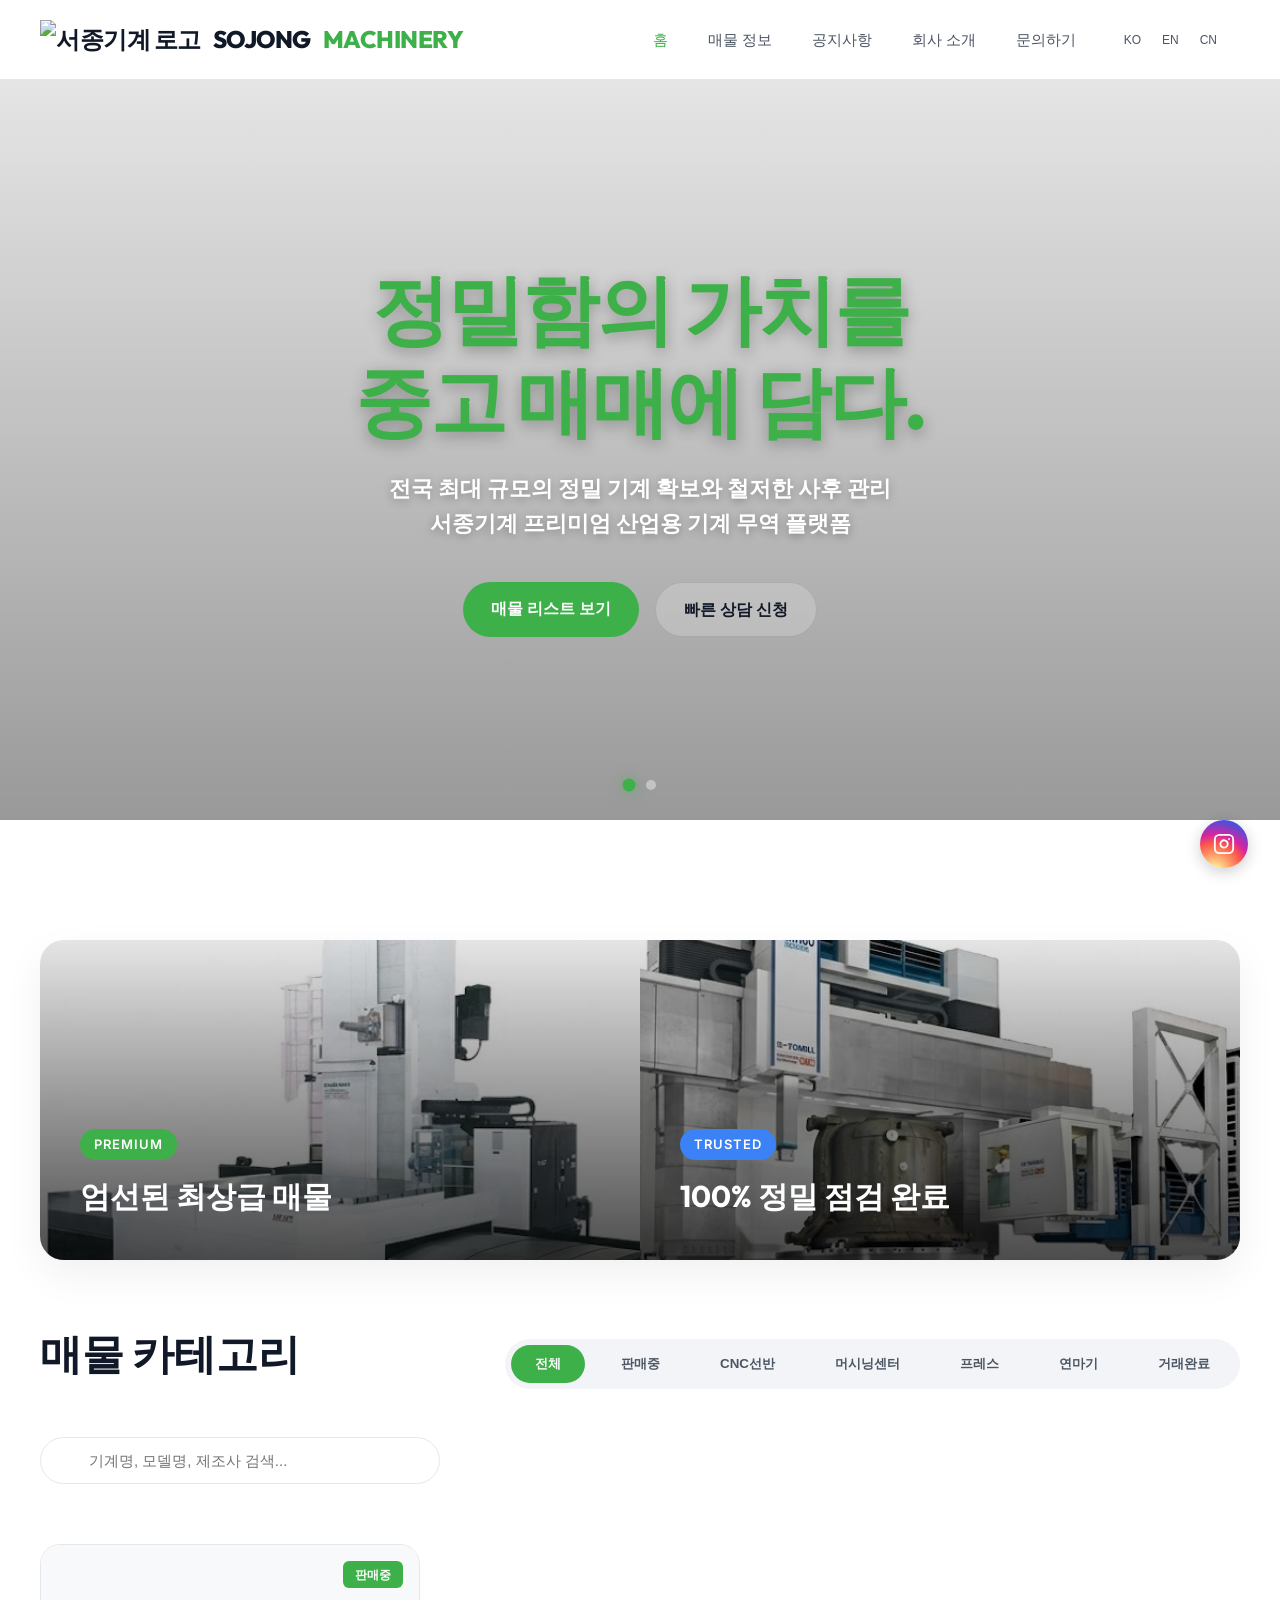
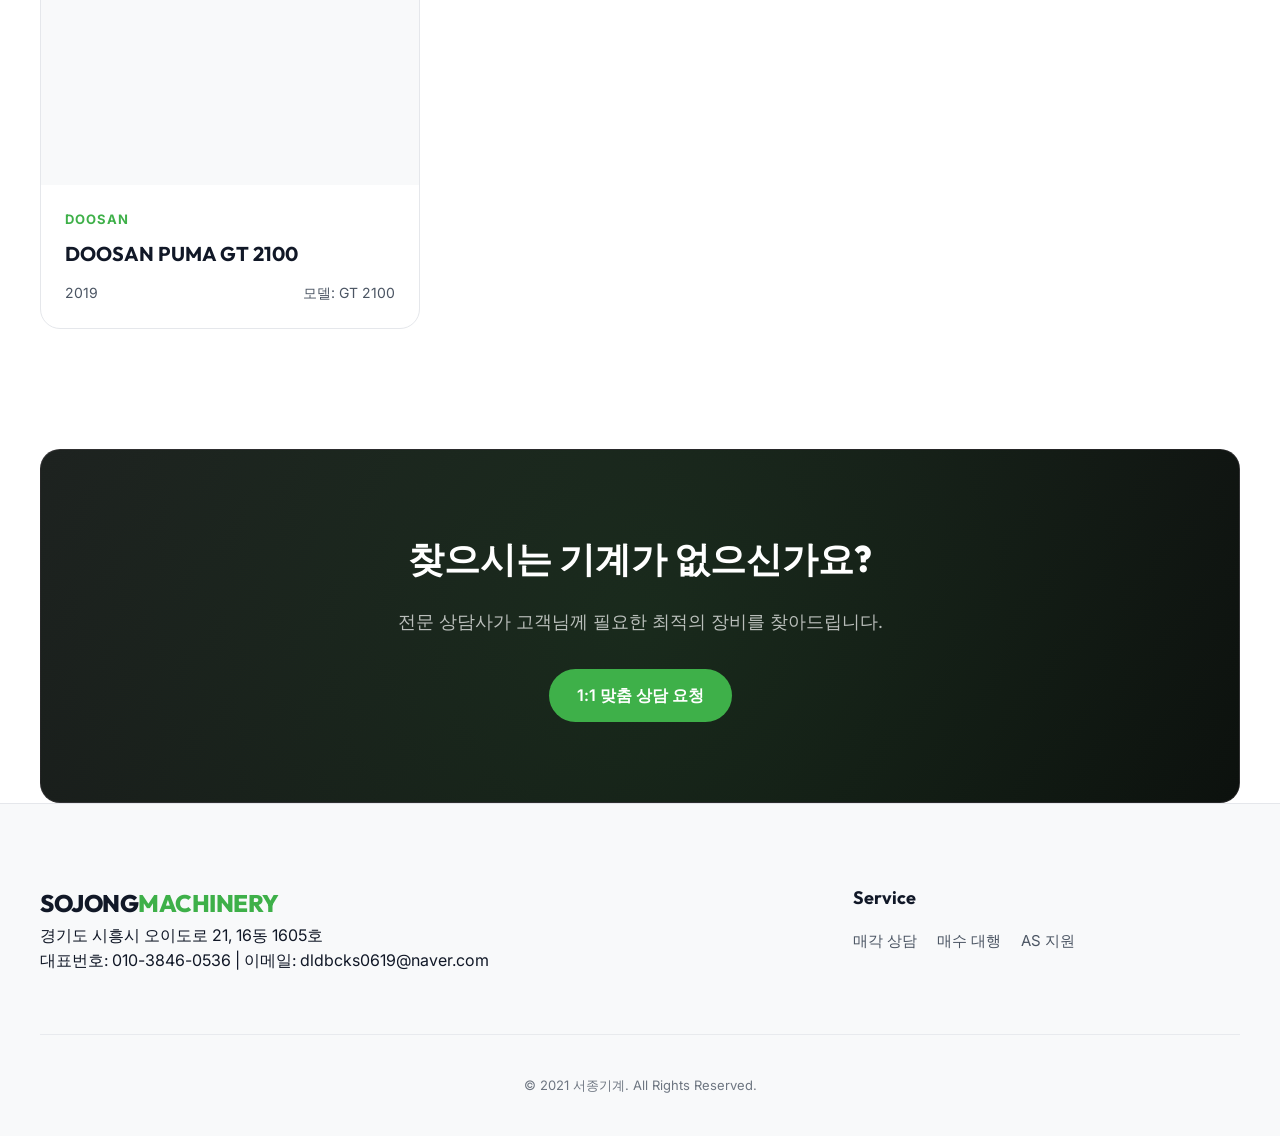
==== index.html @ 4124a6aa "Add files via upload" ====
<!DOCTYPE html>
<html lang="ko">
<head>
    <meta charset="UTF-8">
    <meta name="viewport" content="width=device-width, initial-scale=1.0">
    <title>서종기계 | 중고 기계 무역 플랫폼</title>
    <meta name="description" content="고품질 중고 CNC 선반, 머시닝 센터, 프레스 등 산업용 기계 무역 전문 플랫폼">
    
    <!-- Fonts -->
    <link rel="preconnect" href="https://fonts.googleapis.com">
    <link rel="preconnect" href="https://fonts.gstatic.com" crossorigin>
    <link href="https://fonts.googleapis.com/css2?family=Inter:wght@300;400;500;600;700&family=Outfit:wght@300;400;500;600;700;800&display=swap" rel="stylesheet">
    
    <!-- Libraries -->
    <script src="https://cdnjs.cloudflare.com/ajax/libs/gsap/3.12.2/gsap.min.js"></script>
    <script src="https://cdnjs.cloudflare.com/ajax/libs/gsap/3.12.2/ScrollTrigger.min.js"></script>
    <script src="https://unpkg.com/@studio-freight/lenis@1.0.33/dist/lenis.min.js"></script>
    <script src="https://unpkg.com/lucide@latest"></script>

    <link rel="stylesheet" href="style.css?v=7">
    <!-- Firebase SDK -->
    <script src="https://www.gstatic.com/firebasejs/10.7.0/firebase-app-compat.js"></script>
    <script src="https://www.gstatic.com/firebasejs/10.7.0/firebase-firestore-compat.js"></script>
    <script src="https://www.gstatic.com/firebasejs/10.7.0/firebase-storage-compat.js"></script>
    <script src="firebase-config.js"></script>
    <!-- Kakao Map & Postcode API -->
    <script src="https://dapi.kakao.com/v2/maps/sdk.js?appkey=cdc462a58657b6ea87b777575dde5491&libraries=services&autoload=false"></script>
    <script src="https://t1.daumcdn.net/mapjsapi/bundle/postcode/prod/postcode.v2.js"></script>
    <script src="i18n.js?v=7"></script>
</head>
<body class="dark-theme">
    <!-- Smooth Scroll Wrapper -->
    <div id="smooth-wrapper">
        <div id="smooth-content">
            
            <!-- Navbar -->
            <nav id="navbar">
                <div class="nav-container">
                    <a href="#hero" class="logo" style="text-decoration: none; color: inherit;">
                        <img src="logo.jpg" alt="서종기계 로고" loading="lazy" decoding="async">
                        SOJONG<span>MACHINERY</span>
                    </a>
                    <ul class="nav-links">
                        <li><a href="#hero" class="active" data-i18n="nav_home">홈</a></li>
                        <li><a href="#inventory" data-i18n="nav_inventory">매물 정보</a></li>
                        <li><a href="#board" data-i18n="nav_board">공지사항</a></li>
                        <li><a href="#about" data-i18n="nav_about">회사 소개</a></li>
                        <li><a href="#contact" data-i18n="nav_contact">문의하기</a></li>
                    </ul>
                    <div class="nav-actions">
                        <div class="lang-switcher" style="display: flex; gap: 5px; margin-right: 15px;">
                            <button class="btn-outline lang-btn active" data-lang="ko" style="padding: 4px 8px; font-size: 12px;">KO</button>
                            <button class="btn-outline lang-btn" data-lang="en" style="padding: 4px 8px; font-size: 12px;">EN</button>
                            <button class="btn-outline lang-btn" data-lang="cn" style="padding: 4px 8px; font-size: 12px;">CN</button>
                        </div>
                    </div>
                </div>
            </nav>

            <!-- Hero Section with Group Slider -->
            <section id="hero" class="full-screen">
                <div class="hero-slider">
                    <!-- Slide 1 (main.mp4) -->
                    <div class="hero-slide active">
                        <div class="video-background">
                            <div class="overlay"></div>
                            <video autoplay muted loop playsinline preload="metadata">
                                <source src="main.mp4" type="video/mp4">
                            </video>
                        </div>
                        <div class="hero-content">
                            <h1 class="reveal-text"><span data-i18n="hero_title_1">정밀함의 가치를</span><br><span data-i18n="hero_title_2" style="color:var(--primary);">중고 매매</span><span data-i18n="hero_title_3">에 담다.</span></h1>
                            <p class="reveal-text-sub" data-i18n="hero_sub">전국 최대 규모의 정밀 기계 확보와 철저한 사후 관리<br>서종기계 프리미엄 산업용 기계 무역 플랫폼</p>
                            <div class="hero-btns reveal-btn">
                                <a href="#inventory" class="btn-primary" data-i18n="hero_btn_1">매물 리스트 보기</a>
                                <a href="#contact" class="btn-secondary" data-i18n="hero_btn_2">빠른 상담 신청</a>
                            </div>
                        </div>
                    </div>
                    <!-- Slide 2 (1234.mp4) -->
                    <div class="hero-slide">
                        <div class="video-background">
                            <div class="overlay"></div>
                            <video autoplay muted loop playsinline preload="metadata">
                                <source src="1234.mp4" type="video/mp4">
                            </video>
                        </div>
                        <div class="hero-content">
                            <h1 class="reveal-text"><span data-i18n="hero2_title_1">글로벌 중고 기계</span><br><span data-i18n="hero2_title_2" style="color:var(--primary);">무역의 동반자</span><span data-i18n="hero2_title_3">, 서종기계</span></h1>
                            <p class="reveal-text-sub" data-i18n="hero2_sub">최상의 장비 점검과 투명한 성능 테스트를 보장합니다<br>글로벌 산업 현장의 든든한 파트너가 되어 드립니다</p>
                            <div class="hero-btns reveal-btn">
                                <a href="#contact" class="btn-primary" data-i18n="hero2_btn_1">1:1 맞춤 문의</a>
                                <a href="#about" class="btn-secondary" data-i18n="hero2_btn_2">회사 소개 보기</a>
                            </div>
                        </div>
                    </div>
                </div>
                
                <!-- Hero Slider Dots -->
                <div class="hero-slider-dots">
                    <span class="hero-dot active" onclick="window.setHeroSlide(0)"></span>
                    <span class="hero-dot" onclick="window.setHeroSlide(1)"></span>
                </div>
            </section>

            <!-- Inventory Section -->
            <section id="inventory" class="section">
                <div class="container">
                    
                    <!-- Premium Inventory Banner using 3.png and 4.png -->
                    <div style="margin-bottom: 60px; border-radius: 24px; overflow: hidden; display: grid; grid-template-columns: 1fr 1fr; box-shadow: 0 15px 40px rgba(0,0,0,0.06);">
                        <div style="position: relative; height: 320px; overflow: hidden;">
                            <img src="3.jpg" alt="최상급 매물" style="width: 100%; height: 100%; object-fit: cover; transition: transform 0.5s ease;" onmouseover="this.style.transform='scale(1.05)';" onmouseout="this.style.transform='scale(1)';">
                            <div style="position: absolute; inset: 0; background: linear-gradient(to bottom, rgba(0,0,0,0.1), rgba(0,0,0,0.7)); pointer-events: none;"></div>
                            <div style="position: absolute; bottom: 40px; left: 40px; color: white; pointer-events: none;">
                                <span style="display: inline-block; padding: 5px 14px; background: var(--primary); font-size: 13px; font-weight: 600; border-radius: 30px; margin-bottom: 12px; letter-spacing: 1px;">PREMIUM</span>
                                <h3 style="font-size: 30px; font-weight: 700; margin: 0;">엄선된 최상급 매물</h3>
                            </div>
                        </div>
                        <div style="position: relative; height: 320px; overflow: hidden;">
                            <img src="4.jpg" alt="정밀 점검 완료" style="width: 100%; height: 100%; object-fit: cover; transition: transform 0.5s ease;" onmouseover="this.style.transform='scale(1.05)';" onmouseout="this.style.transform='scale(1)';">
                            <div style="position: absolute; inset: 0; background: linear-gradient(to bottom, rgba(0,0,0,0.1), rgba(0,0,0,0.7)); pointer-events: none;"></div>
                            <div style="position: absolute; bottom: 40px; left: 40px; color: white; pointer-events: none;">
                                <span style="display: inline-block; padding: 5px 14px; background: #3b82f6; font-size: 13px; font-weight: 600; border-radius: 30px; margin-bottom: 12px; letter-spacing: 1px;">TRUSTED</span>
                                <h3 style="font-size: 30px; font-weight: 700; margin: 0;">100% 정밀 점검 완료</h3>
                            </div>
                        </div>
                    </div>

                    <div class="section-header">
                        <div style="display: flex; align-items: center; justify-content: center; gap: 15px; margin-bottom: 20px;">
                            <h2 class="section-title" data-i18n="inv_title" style="margin-bottom: 0;">매물 카테고리</h2>
                            <button class="btn-primary admin-only" onclick="window.openAdminTab('add-machine-form')" style="display: none; font-size: 13px; padding: 6px 12px; border-radius: 4px;">+ 매물 등록</button>
                        </div>
                        <div class="filter-bar">
                            <button class="filter-btn active" data-filter="all" data-i18n="cat_all">전체</button>
                            <button class="filter-btn" data-filter="active" data-i18n="cat_active">판매중</button>
                            <button class="filter-btn" data-filter="cnc" data-i18n="cat_cnc">CNC선반</button>
                            <button class="filter-btn" data-filter="mct" data-i18n="cat_mct">머시닝센터</button>
                            <button class="filter-btn" data-filter="press" data-i18n="cat_press">프레스</button>
                            <button class="filter-btn" data-filter="grind" data-i18n="cat_grind">연마기</button>
                            <button class="filter-btn" data-filter="completed" data-i18n="cat_completed">거래완료</button>
                        </div>
                        <div class="search-box">
                            <i data-lucide="search"></i>
                            <input type="text" id="machine-search" data-i18n-placeholder="search_ph" placeholder="기계명, 모델명, 제조사 검색...">
                        </div>
                    </div>

                    <div id="inventory-grid" class="grid">
                        <!-- Items injected by JS -->
                    </div>
                </div>
            </section>

            <!-- Board Section -->
            <section id="board" class="section bg-light">
                <div class="container">
                    <div class="section-header">
                        <div style="display: flex; align-items: center; justify-content: center; gap: 15px; margin-bottom: 10px;">
                            <h2 class="section-title" data-i18n="board_title" style="margin-bottom: 0;">공지사항</h2>
                            <button class="btn-primary admin-only" onclick="window.openAdminTab('add-post-form')" style="display: none; font-size: 13px; padding: 6px 12px; border-radius: 4px;">+ 공지사항 등록</button>
                        </div>
                        <p class="section-desc" data-i18n="board_desc">서종기계의 주요 소식과 현장 사진을 확인하세요.</p>
                    </div>
                    <div class="board-table-wrapper">
                        <table class="board-table">
                            <thead>
                                <tr>
                                    <th data-i18n="th_no">번호</th>
                                    <th data-i18n="th_photo">사진</th>
                                    <th data-i18n="th_title">제목</th>
                                    <th data-i18n="th_date">작성일</th>
                                </tr>
                            </thead>
                            <tbody id="board-list">
                                <!-- Board items injected by JS -->
                            </tbody>
                        </table>
                    </div>
                </div>
            </section>

            <!-- About Section -->
            <section id="about" class="section bg-light">
                <div class="container">
                    <div class="about-grid" style="align-items: stretch; gap: 40px;">

                        <!-- LEFT SIDE: Text + Faint Image Background -->
                        <div class="about-content" style="position: relative; z-index: 1; padding: 45px; border-radius: 24px; overflow: hidden; background: white; box-shadow: 0 20px 40px rgba(0,0,0,0.04); display: flex; flex-direction: column; justify-content: center;">
                            <!-- Faint Background Image for LEFT side only -->
                            <div style="position: absolute; top:0; left:0; width:100%; height:100%; background: url('6.png') center/cover no-repeat; opacity: 0.25; z-index: -1;"></div>

                            <h2 class="section-title" style="position: relative; z-index: 2;"><span data-i18n="about_title_1">최고의 기술력과 신뢰</span><br><span data-i18n="about_title_2" style="color:var(--primary);">서종기계</span><span data-i18n="about_title_3">가 함께합니다</span></h2>
                            <p data-i18n="about_desc" style="position: relative; z-index: 2; font-weight: 500; font-size: 17px; color: #222;">서종기계는 지난 20년간 대한민국 산업 현장의 심장부에서 정밀 기계 무역의 표준을 제시해왔습니다. 우리는 단순한 중고 매매를 넘어, 모든 장비에 대한 철저한 점검과 검수를 통해 고객의 생산성을 보장합니다.</p>
                            
                            <div class="location-notice-box" style="position: relative; z-index: 2; margin-top: 30px; background: rgba(255, 255, 255, 0.95); backdrop-filter: blur(8px); display: inline-block;">
                                <p class="notice-text" style="justify-content: center; margin: 0;"><i data-lucide="info"></i> <span data-i18n="about_notice">방문 전 연락 바랍니다</span></p>
                            </div>
                        </div>

                        <!-- RIGHT SIDE: Map -->
                        <div class="about-visual" style="display: flex; flex-direction: column;">
                            <div id="map" data-lenis-prevent style="width:100%; flex: 1; min-height: 400px; border-radius: 24px; box-shadow: 0 20px 40px rgba(0,0,0,0.04);"></div>
                            <div class="map-footer" style="margin-top: 20px; background: rgba(255,255,255,0.8); padding: 15px; border-radius: 12px; backdrop-filter: blur(5px);">
                                <p style="font-size: 14px; color: var(--text-dim); margin-bottom: 15px; text-align: center;">
                                    <i data-lucide="map-pin" style="width:14px; vertical-align: middle;"></i> 
                                    <span data-i18n="map_addr">경기도 시흥시 오이도로 21, 16동 1605호(정왕동, 씨랜드철재상가)</span>
                                </p>
                                <a href="tel:010-3846-0536" class="btn-primary w-full call-btn-bottom" style="display: flex; justify-content: center; align-items: center; gap: 10px;">
                                    <i data-lucide="phone"></i> <span data-i18n="call_btn">전화 바로 걸기</span> (010-3846-0536)
                                </a>
                            </div>
                        </div>
                    </div>
                </div>
            </section>

            <!-- Contact Section -->
            <section id="contact" class="section">
                <div class="container">
                    <div class="contact-card glass">
                        <div class="contact-info">
                            <h2 class="section-title" data-i18n="contact_title">파트너십 문의</h2>
                            <p data-i18n="contact_desc">구매 상담부터 매각 의뢰까지, 전문가가 직접 도와드립니다.</p>
                            <div class="info-list">
                                <div class="info-item">
                                    <i data-lucide="phone"></i>
                                    <span>010-3846-0536</span>
                                </div>
                                <div class="info-item">
                                    <i data-lucide="mail"></i>
                                    <a href="mailto:dldbcks0619@naver.com" style="color: inherit; text-decoration: none;">dldbcks0619@naver.com</a>
                                </div>
                                <div class="info-item">
                                    <i data-lucide="map-pin"></i>
                                    <span data-i18n="map_addr">경기도 시흥시 오이도로 21, 16동 1605호</span>
                                </div>
                            </div>
                        </div>
                        <div class="contact-form">
                            <form id="main-contact-form">
                                <div class="form-row">
                                    <div class="form-group">
                                        <input type="text" data-i18n-placeholder="ph_name" placeholder="성함" required>
                                    </div>
                                    <div class="form-group">
                                        <input type="tel" data-i18n-placeholder="ph_phone" placeholder="연락처" required>
                                    </div>
                                </div>
                                <div class="form-group">
                                    <input type="text" data-i18n-placeholder="ph_model" placeholder="관심 기종 / 모델명" required>
                                </div>
                                <div class="form-group">
                                    <textarea data-i18n-placeholder="ph_msg" placeholder="문의 내용을 입력해주세요" rows="4"></textarea>
                                </div>
                                <div class="privacy-agreement-box" data-i18n="privacy_content" data-lenis-prevent>
                                    <!-- Injected by i18n -->
                                </div>
                                <div class="privacy-checkbox-wrapper">
                                    <input type="checkbox" id="privacy-agree-checkbox">
                                    <label for="privacy-agree-checkbox" data-i18n="privacy_agree">개인정보수집 및 이용에 동의합니다.</label>
                                </div>
                                <button type="submit" class="btn-primary w-full" data-i18n="submit_btn">상담 신청하기</button>
                            </form>
                        </div>
                    </div>
                </div>
            </section>

            <!-- CTA Section -->
            <section id="cta" class="section-compact">
                <div class="container">
                    <div class="cta-card">
                        <h3 data-i18n="cta_title">찾으시는 기계가 없으신가요?</h3>
                        <p data-i18n="cta_desc">전문 상담사가 고객님께 필요한 최적의 장비를 찾아드립니다.</p>
                        <a href="#contact" class="btn-primary" data-i18n="cta_btn">1:1 맞춤 상담 요청</a>
                    </div>
                </div>
            </section>

            <!-- Footer -->
            <footer>
                <div class="container">
                    <div class="footer-grid">
                        <div class="footer-info">
                            <a href="#hero" class="logo" style="text-decoration: none; color: inherit; display: inline-block;">SOJONG<span>MACHINERY</span></a>
                            <p data-i18n="map_addr">경기도 시흥시 오이도로 21, 16동 1605호</p>
                            <p><span data-i18n="ft_phone">대표번호</span>: 010-3846-0536 | <span data-i18n="ft_email">이메일</span>: dldbcks0619@naver.com</p>
                        </div>
                        <div class="footer-links">
                            <h4 data-i18n="ft_service">Service</h4>
                            <ul>
                                <li><a href="#" data-i18n="ft_s1">매각 상담</a></li>
                                <li><a href="#" data-i18n="ft_s2">매수 대행</a></li>
                                <li><a href="#" data-i18n="ft_s3">AS 지원</a></li>
                            </ul>
                        </div>
                    </div>
                    <div class="footer-bottom">
                        <p data-i18n="ft_copy">&copy; 2021 서종기계. All Rights Reserved.</p>
                    </div>
                </div>
            </footer>

        </div>
    </div>

    <!-- Machine Detail Modal -->
    <div id="detail-modal" class="modal" data-lenis-prevent>
        <div class="modal-content">
            <button class="close-modal">&times;</button>
            <div id="modal-body"></div>
        </div>
    </div>

    <!-- Admin Panel Overlay -->
    <div id="admin-panel" class="modal" data-lenis-prevent>
        <div class="modal-content admin-content">
            <button class="close-modal">&times;</button>
            <h2>시스템 관리자 (Admin)</h2>
            <div class="admin-tabs">
                <button class="tab-btn active" data-tab="add-machine-form">매물 등록</button>
                <button class="tab-btn" data-tab="add-post-form">공지사항 등록</button>
            </div>
            
            <form id="add-machine-form" class="admin-tab-content active">
                <div style="background: var(--light-surface); padding: 15px; border-radius: 8px; margin-bottom: 20px;">
                    <h3 style="margin-bottom: 15px; font-size: 16px;">기본 정보 및 한국어(KO)</h3>
                    <div class="form-group">
                        <label>기계명 (KO)</label>
                        <input type="text" name="name">
                    </div>
                    <div class="form-row">
                        <div class="form-group">
                            <label>카테고리</label>
                            <select name="category">
                                <option value="cnc">CNC선반</option>
                                <option value="mct">머시닝센터</option>
                                <option value="press">프레스</option>
                                <option value="grind">연마기</option>
                            </select>
                        </div>
                        <div class="form-group">
                            <label>상태</label>
                            <select name="status">
                                <option value="onsale">판매중</option>
                                <option value="reserved">예약중</option>
                                <option value="completed">거래완료</option>
                            </select>
                        </div>
                    </div>
                    <div class="form-row">
                        <div class="form-group">
                            <label>제조사 (KO)</label>
                            <input type="text" name="maker">
                        </div>
                        <div class="form-group">
                            <label>모델명 (KO)</label>
                            <input type="text" name="model">
                        </div>
                    </div>
                    <div class="form-row">
                        <div class="form-group">
                            <label>연식</label>
                            <input type="text" name="year">
                        </div>
                        <div class="form-group">
                        </div>
                    </div>
                    <div class="form-group">
                        <label>주요 사양 (엔터로 구분, KO)</label>
                        <textarea name="specs" rows="4"></textarea>
                    </div>
                    <div class="form-group">
                        <label>상세 설명 (줄글 형태, 선택, KO)</label>
                        <textarea name="description" rows="4" placeholder="표 형태 외에 길게 설명할 내용을 입력해주세요."></textarea>
                    </div>
                    <div class="form-group">
                        <label>기계 사진 업로드 (선택, 다중 선택 가능)</label>
                        <input type="file" name="machine_images" accept="image/jpeg,image/png,image/webp" multiple>
                        <p class="form-hint">사진을 직접 올리면 자동으로 최적화되어 저장됩니다.</p>
                        <div id="machine-image-preview" class="upload-preview"></div>
                    </div>
                    <div class="form-group">
                        <label>기계 위치 (주소)</label>
                        <div style="display: flex; gap: 10px;">
                            <input type="text" id="machine-address" name="address" readonly placeholder="주소 검색을 이용해주세요">
                            <button type="button" class="btn-outline" onclick="window.inventoryManager.openPostcode()" style="white-space: nowrap; flex-shrink: 0;">주소 검색</button>
                        </div>
                    </div>
                    <button type="button" id="auto-translate-btn" class="btn-secondary w-full" style="margin-top: 10px;">🌐 자동 번역하기 (무료 API)</button>
                </div>

                <div style="background: #f8f9fa; padding: 15px; border-radius: 8px; margin-bottom: 20px; border-left: 4px solid #3b82f6;">
                    <h3 style="margin-bottom: 15px; font-size: 16px;">English (EN)</h3>
                    <div class="form-group">
                        <label>Name (EN)</label>
                        <input type="text" name="name_en">
                    </div>
                    <div class="form-row">
                        <div class="form-group">
                            <label>Maker (EN)</label>
                            <input type="text" name="maker_en">
                        </div>
                        <div class="form-group">
                            <label>Model (EN)</label>
                            <input type="text" name="model_en">
                        </div>
                    </div>
                    <div class="form-group">
                        <label>Specs (EN)</label>
                        <textarea name="specs_en" rows="3"></textarea>
                    </div>
                    <div class="form-group">
                        <label>Description (EN)</label>
                        <textarea name="description_en" rows="3" placeholder="Detailed description in English"></textarea>
                    </div>
                </div>

                <div style="background: #fcf6f5; padding: 15px; border-radius: 8px; margin-bottom: 20px; border-left: 4px solid #ef4444;">
                    <h3 style="margin-bottom: 15px; font-size: 16px;">中文 (CN)</h3>
                    <div class="form-group">
                        <label>名称 (CN)</label>
                        <input type="text" name="name_cn">
                    </div>
                    <div class="form-row">
                        <div class="form-group">
                            <label>制造商 (CN)</label>
                            <input type="text" name="maker_cn">
                        </div>
                        <div class="form-group">
                            <label>型号 (CN)</label>
                            <input type="text" name="model_cn">
                        </div>
                    </div>
                    <div class="form-group">
                        <label>规格 (CN)</label>
                        <textarea name="specs_cn" rows="3"></textarea>
                    </div>
                    <div class="form-group">
                        <label>详细描述 (CN)</label>
                        <textarea name="description_cn" rows="3" placeholder="Detailed description in Chinese"></textarea>
                    </div>
                </div>

                <button type="submit" class="btn-primary w-full">매물 등록하기</button>
            </form>

            <form id="add-post-form" class="admin-tab-content">
                <div style="background: var(--light-surface); padding: 15px; border-radius: 8px; margin-bottom: 20px;">
                    <h3 style="margin-bottom: 15px; font-size: 16px;">기본 정보 및 한국어(KO)</h3>
                    <div class="form-group">
                        <label>게시글 제목 (KO)</label>
                        <input type="text" name="title" required>
                    </div>
                    <div class="form-group">
                        <label>내용 (KO)</label>
                        <textarea name="content" rows="6" required></textarea>
                    </div>
                    <div class="form-group">
                        <label>사진 업로드</label>
                        <input type="file" name="images" accept="image/jpeg,image/png,image/webp" multiple>
                        <p class="form-hint">JPG, PNG, WebP만 등록됩니다. 한 장당 최대 10MB까지 업로드할 수 있습니다.</p>
                        <div id="post-image-preview" class="upload-preview"></div>
                    </div>
                    <div class="form-row">
                        <div class="form-group">
                            <label>작성자</label>
                            <input type="text" name="author" value="관리자" required>
                        </div>
                    </div>
                    <button type="button" id="post-auto-translate-btn" class="btn-secondary w-full" style="margin-top: 10px;">🌐 자동 번역하기 (무료 API)</button>
                </div>

                <div style="background: #f8f9fa; padding: 15px; border-radius: 8px; margin-bottom: 20px; border-left: 4px solid #3b82f6;">
                    <h3 style="margin-bottom: 15px; font-size: 16px;">English (EN)</h3>
                    <div class="form-group">
                        <label>Title (EN)</label>
                        <input type="text" name="title_en">
                    </div>
                    <div class="form-group">
                        <label>Content (EN)</label>
                        <textarea name="content_en" rows="6"></textarea>
                    </div>
                </div>

                <div style="background: #fcf6f5; padding: 15px; border-radius: 8px; margin-bottom: 20px; border-left: 4px solid #ef4444;">
                    <h3 style="margin-bottom: 15px; font-size: 16px;">中文 (CN)</h3>
                    <div class="form-group">
                        <label>标题 (CN)</label>
                        <input type="text" name="title_cn">
                    </div>
                    <div class="form-group">
                        <label>内容 (CN)</label>
                        <textarea name="content_cn" rows="6"></textarea>
                    </div>
                </div>

                <button type="submit" class="btn-primary w-full">게시글 등록하기</button>
            </form>
        </div>
    </div>

    <!-- Floating Instagram Widget -->
    <a href="https://www.instagram.com/seojongmachinery/" target="_blank" rel="noopener noreferrer" class="instagram-float" aria-label="서종기계 인스타그램">
        <svg xmlns="http://www.w3.org/2000/svg" width="24" height="24" viewBox="0 0 24 24" fill="none" stroke="currentColor" stroke-width="2" stroke-linecap="round" stroke-linejoin="round" class="lucide lucide-instagram"><rect width="20" height="20" x="2" y="2" rx="5" ry="5"/><path d="M16 11.37A4 4 0 1 1 12.63 8 4 4 0 0 1 16 11.37z"/><line x1="17.5" x2="17.51" y1="6.5" y2="6.5"/></svg>
    </a>

    <script src="main.js?v=7"></script>
    <script src="inventory.js?v=7"></script>
    <script>
        // Kakao Map Initialization
        function initMap() {
            const container = document.getElementById('map');
            if (!container || typeof kakao === 'undefined') return;

            // If map is already initialized, just relayout and center it to prevent duplicate map instances and ghost overlays
            if (window.kakaoMap) {
                window.kakaoMap.relayout();
                window.kakaoMap.setCenter(window.kakaoMapCenter);
                return;
            }

            // 정왕동 씨랜드철재상가 (오이도로 21) 정확한 좌표
            const targetCoords = new kakao.maps.LatLng(37.345138, 126.700734);

            const options = {
                center: targetCoords,
                level: 3
            };

            const map = new kakao.maps.Map(container, options);
            window.kakaoMap = map;
            window.kakaoMapCenter = targetCoords;

            // Trigger delayed relayouts to assemble the map tiles beautifully even on cold-start hidden display states
            setTimeout(() => {
                map.relayout();
                map.setCenter(targetCoords);
            }, 300);

            setTimeout(() => {
                map.relayout();
                map.setCenter(targetCoords);
            }, 600);

            const marker = new kakao.maps.Marker({
                map: map,
                position: targetCoords
            });

            // HTML content for CustomOverlay with a beautiful shadow, border-radius, primary color button, and bottom tail
            const overlayContent = `
                <div style="
                    background: white;
                    border: 1px solid var(--border);
                    padding: 16px;
                    border-radius: 12px;
                    box-shadow: 0 10px 25px rgba(0,0,0,0.15);
                    min-width: 220px;
                    position: relative;
                    margin-bottom: 125px; /* Perfect offset to float above the standard marker */
                    text-align: center;
                ">
                    <div style="font-weight:700; font-size:16px; color:var(--primary); margin-bottom:6px; font-family:'Outfit', sans-serif;">서종기계</div>
                    <div style="font-size:13px; color:#555; margin-bottom:12px; font-weight:500; font-family:'Inter', sans-serif;">010-3846-0536</div>
                    <a href="tel:010-3846-0536" style="display:block; background:var(--primary); color:white; text-align:center; padding:8px 12px; border-radius:30px; text-decoration:none; font-size:12px; font-weight:600; transition: background 0.3s; font-family:'Inter', sans-serif;">전화 걸기</a>
                    
                    <!-- Triangle bubble tail pointing to the marker -->
                    <div style="
                        position: absolute;
                        bottom: -8px;
                        left: 50%;
                        transform: translateX(-50%) rotate(45deg);
                        width: 16px;
                        height: 16px;
                        background: white;
                        border-right: 1px solid var(--border);
                        border-bottom: 1px solid var(--border);
                    "></div>
                </div>
            `;

            const overlay = new kakao.maps.CustomOverlay({
                content: overlayContent,
                map: map,
                position: targetCoords
            });

            let overlayVisible = true;

            // Toggle CustomOverlay on marker click
            kakao.maps.event.addListener(marker, 'click', function() {
                if (overlayVisible) {
                    overlay.setMap(null);
                    overlayVisible = false;
                } else {
                    overlay.setMap(map);
                    overlayVisible = true;
                }
            });

            // Close CustomOverlay when clicking on the map area
            kakao.maps.event.addListener(map, 'click', function() {
                overlay.setMap(null);
                overlayVisible = false;
            });
        }
        
        // Load map after SDK is ready
        if (typeof kakao !== 'undefined' && kakao.maps) {
            kakao.maps.load(initMap);
        }
    </script>
</body>
</html>
---- style.css ----
:root {
    /* Color Palette - Premium Light Mode (Green Accent) */
    --primary: #3EB049; 
    --primary-hover: #2E8B3A;
    --accent: #E8F5E9;
    --white-bg: #FFFFFF;
    --light-bg: #F8F9FA;
    --light-surface: #F2F4F7;
    --border: #E5E7EB;
    --text-main: #111827;
    --text-dim: #4B5563;
    --white: #FFFFFF;
    
    /* Layout */
    --container-max: 1440px;
    --header-height: 80px;
    --radius-lg: 20px;
    --radius-md: 12px;
    
    /* Transitions */
    --ease-out-expo: cubic-bezier(0.19, 1, 0.22, 1);
}

* {
    margin: 0;
    padding: 0;
    box-sizing: border-box;
    -webkit-font-smoothing: antialiased;
    text-rendering: optimizeLegibility;
}

body {
    font-family: 'Inter', -apple-system, sans-serif;
    background-color: var(--white-bg);
    color: var(--text-main);
    overflow-x: hidden;
    line-height: 1.6;
    overscroll-behavior: none;
}

h1, h2, h3, h4, .logo {
    font-family: 'Outfit', sans-serif;
    font-weight: 700;
}

a {
    text-decoration: none;
    color: inherit;
    transition: 0.3s var(--ease-out-expo);
}

ul {
    list-style: none;
}

.container {
    max-width: var(--container-max);
    margin: 0 auto;
    padding: 0 40px;
}

/* Glassmorphism Utility */
.glass {
    background: rgba(28, 28, 30, 0.7);
    backdrop-filter: blur(20px);
    -webkit-backdrop-filter: blur(20px);
    border: 1px solid rgba(255, 255, 255, 0.1);
}

/* Buttons */
.btn-primary {
    background: var(--primary);
    color: white;
    padding: 14px 28px;
    border-radius: 30px;
    font-weight: 600;
    display: inline-block;
    border: none;
    cursor: pointer;
    transition: 0.4s var(--ease-out-expo);
}

.btn-primary:hover {
    background: var(--primary-hover);
    transform: translateY(-2px);
    box-shadow: 0 10px 20px rgba(62, 176, 73, 0.3);
}

.btn-secondary {
    background: rgba(255, 255, 255, 0.2);
    color: var(--text-main);
    padding: 14px 28px;
    border-radius: 30px;
    font-weight: 700;
    display: inline-block;
    border: 1px solid rgba(0, 0, 0, 0.1);
    cursor: pointer;
    transition: 0.4s var(--ease-out-expo);
}

.btn-secondary:hover {
    background: rgba(255, 255, 255, 0.2);
}

.btn-outline {
    border: 1px solid var(--dark-border);
    padding: 8px 16px;
    border-radius: 8px;
    font-size: 14px;
    cursor: pointer;
    background: transparent;
    color: var(--text-dim);
}

/* Navbar */
#navbar {
    position: fixed;
    top: 0;
    left: 0;
    width: 100%;
    height: var(--header-height);
    z-index: 1000;
    background: var(--white-bg);
    border-bottom: 1px solid var(--border);
    transition: 0.5s var(--ease-out-expo);
}

#navbar.scrolled {
    background: rgba(255, 255, 255, 0.95);
    backdrop-filter: blur(20px);
}

.nav-container {
    max-width: var(--container-max);
    margin: 0 auto;
    height: 100%;
    display: flex;
    align-items: center;
    justify-content: space-between;
    padding: 0 40px;
}

.logo {
    display: flex;
    align-items: center;
    gap: 12px;
    font-size: 24px;
    font-weight: 800;
    letter-spacing: -0.5px;
    color: var(--text-main);
}

.logo img {
    height: 40px;
    width: auto;
    mix-blend-mode: multiply;
}

.logo span {
    color: var(--primary);
}

.nav-links {
    display: flex;
    gap: 40px;
    margin-left: auto;
    margin-right: 40px;
}

.nav-links a {
    font-weight: 500;
    font-size: 15px;
    color: var(--text-dim);
}

.nav-links a:hover, .nav-links a.active {
    color: var(--primary);
}

/* Hero Section with Group Slider (Locked to Original Sizing) */
#hero {
    width: 100%;
    height: calc(100vh - var(--header-height)); /* Strictly locked to original banner viewport height */
    padding-top: var(--header-height); /* Keep original layout offset for header navbar */
    position: relative;
    overflow: hidden;
}

.hero-slider {
    display: flex;
    width: 200%; /* 2 slides */
    height: 100%;
    transition: transform 1.2s cubic-bezier(0.19, 1, 0.22, 1);
}

.hero-slide {
    flex: 0 0 50%; /* Each slide is 50% of the 200% width, i.e. 100vw */
    width: 100vw;
    height: 100%;
    position: relative;
    display: flex;
    align-items: center;
    justify-content: center;
    overflow: hidden;
}

.hero-slide .video-background {
    position: absolute;
    top: 0;
    left: 0;
    width: 100%;
    height: 100%;
    z-index: 1;
    overflow: hidden;
}

.hero-slide .video-background video {
    width: 100%;
    height: 100%;
    object-fit: cover; /* Lock videos to fill the container perfectly without distortion */
    opacity: 0.95;
    filter: brightness(0.85);
}

.hero-slide .video-background .overlay {
    position: absolute;
    top: 0;
    left: 0;
    width: 100%;
    height: 100%;
    background: linear-gradient(to bottom, rgba(0,0,0,0.1) 0%, rgba(0,0,0,0.4) 100%);
    z-index: 2; /* Positioned directly above the video background */
}

.hero-slide .hero-content {
    position: relative;
    z-index: 3;
    text-align: center;
    max-width: 1000px;
    padding: 20px;
}

/* Hero Slider Dots */
.hero-slider-dots {
    position: absolute;
    bottom: 30px;
    left: 50%;
    transform: translateX(-50%);
    display: flex;
    gap: 12px;
    z-index: 10;
}

.hero-dot {
    width: 10px;
    height: 10px;
    border-radius: 50%;
    background: rgba(255, 255, 255, 0.4);
    cursor: pointer;
    transition: all 0.3s cubic-bezier(0.19, 1, 0.22, 1);
}

.hero-dot.active {
    background: var(--primary);
    transform: scale(1.3);
    box-shadow: 0 0 10px rgba(62, 176, 73, 0.6);
}

.hero-content h1 {
    font-size: clamp(48px, 6vw, 84px);
    font-weight: 800;
    letter-spacing: -2px;
    line-height: 1.2;
    margin-bottom: 24px;
    color: #FFFFFF;
    text-shadow: 0 4px 15px rgba(0,0,0,0.3);
    will-change: transform, opacity;
}

.hero-content h1 span {
    color: var(--primary);
}

.hero-content p {
    font-size: clamp(18px, 2vw, 22px);
    color: #FFFFFF;
    margin-bottom: 40px;
    font-weight: 600;
    text-shadow: 0 2px 10px rgba(0,0,0,0.3);
    will-change: transform, opacity;
}

.hero-btns {
    display: flex;
    gap: 16px;
    justify-content: center;
}

.scroll-indicator {
    position: absolute;
    bottom: 40px;
    left: 50%;
    transform: translateX(-50%);
    opacity: 0.6;
}

.mouse {
    width: 26px;
    height: 42px;
    border: 2px solid var(--text-main);
    border-radius: 13px;
    position: relative;
}

.wheel {
    width: 4px;
    height: 8px;
    background: var(--text-main);
    border-radius: 2px;
    position: absolute;
    top: 8px;
    left: 50%;
    transform: translateX(-50%);
    animation: scroll 2s infinite;
}

@keyframes scroll {
    0% { transform: translate(-50%, 0); opacity: 0; }
    30% { opacity: 1; }
    100% { transform: translate(-50%, 15px); opacity: 0; }
}

.bg-light {
    background-color: var(--light-bg);
}

.w-full { width: 100%; }

/* Sections */
.section {
    padding: 120px 0;
}

.section-title {
    font-size: 42px;
    font-weight: 700;
    margin-bottom: 40px;
}

.section-header {
    display: flex;
    flex-wrap: wrap;
    justify-content: space-between;
    align-items: center;
    margin-bottom: 60px;
    gap: 30px;
}

/* Filters */
.filter-bar {
    display: flex;
    gap: 12px;
    background: var(--light-surface);
    padding: 6px;
    border-radius: 40px;
}

.filter-btn {
    background: transparent;
    border: none;
    color: var(--text-dim);
    padding: 10px 24px;
    border-radius: 30px;
    cursor: pointer;
    font-weight: 600;
    transition: 0.3s var(--ease-out-expo);
}

.filter-btn.active {
    background: var(--primary);
    color: white;
}

.search-box {
    position: relative;
    width: 100%;
    max-width: 400px;
}

.search-box i, .search-box svg {
    position: absolute;
    left: 16px;
    top: 50%;
    transform: translateY(-50%);
    color: var(--text-dim);
    width: 18px;
    height: 18px;
    cursor: pointer;
    pointer-events: auto;
}

.search-box input {
    width: 100%;
    background: white;
    border: 1px solid var(--border);
    border-radius: 40px;
    padding: 14px 14px 14px 48px;
    color: var(--text-main);
    font-size: 15px;
}

/* Grid */
.grid {
    display: grid;
    grid-template-columns: repeat(auto-fill, minmax(320px, 1fr));
    gap: 30px;
}

/* Machine Card */
.machine-card {
    background: white;
    border-radius: var(--radius-lg);
    overflow: hidden;
    border: 1px solid var(--border);
    transition: 0.5s var(--ease-out-expo);
    cursor: pointer;
}

.machine-card:hover {
    transform: translateY(-10px);
    border-color: var(--primary);
    box-shadow: 0 30px 60px rgba(0,0,0,0.05);
}

.machine-card .img-container {
    width: 100%;
    height: 240px;
    background: var(--light-bg);
    overflow: hidden;
    position: relative;
}

.machine-card img {
    width: 100%;
    height: 100%;
    object-fit: cover;
    transition: 1s var(--ease-out-expo);
}

.machine-card:hover img {
    transform: scale(1.1);
}

.machine-card .status-tag {
    position: absolute;
    top: 16px;
    right: 16px;
    padding: 4px 12px;
    border-radius: 6px;
    font-size: 12px;
    font-weight: 700;
    text-transform: uppercase;
}

.status-onsale { background: var(--primary); color: white; }
.status-reserved { background: #F59E0B; color: white; }
.status-sold { background: #555; color: white; }
.status-completed { background: #6B7280; color: white; }

.detail-description {
    margin-top: 30px;
    padding-top: 24px;
    border-top: 1px solid var(--border);
}

.detail-description h4 {
    font-size: 16px;
    font-weight: 700;
    color: var(--text-main);
    margin-bottom: 12px;
    letter-spacing: -0.2px;
}

.detail-description p {
    font-size: 15px;
    line-height: 1.8;
    color: var(--text-dim);
    white-space: pre-wrap;
}

/* Carousel / Slider Styles */
.carousel-container {
    position: relative;
    width: 100%;
    aspect-ratio: 4 / 3;
    border-radius: var(--radius-md);
    overflow: hidden;
    background: var(--light-bg);
    border: 1px solid var(--border);
}

.carousel-slides {
    display: flex;
    width: 100%;
    height: 100%;
    transition: transform 0.5s cubic-bezier(0.19, 1, 0.22, 1);
}

.carousel-slide {
    flex: 0 0 100%;
    width: 100%;
    height: 100%;
}

.carousel-slide img {
    width: 100%;
    height: 100%;
    object-fit: cover;
}

.carousel-btn {
    position: absolute;
    top: 50%;
    transform: translateY(-50%);
    width: 40px;
    height: 40px;
    border-radius: 50%;
    background: rgba(28, 28, 30, 0.6);
    backdrop-filter: blur(4px);
    -webkit-backdrop-filter: blur(4px);
    color: white;
    border: 1px solid rgba(255, 255, 255, 0.2);
    cursor: pointer;
    display: flex;
    align-items: center;
    justify-content: center;
    z-index: 10;
    transition: all 0.3s var(--ease-out-expo);
}

.carousel-btn:hover {
    background: var(--primary);
    border-color: var(--primary);
    transform: translateY(-50%) scale(1.1);
}

.carousel-btn.prev-btn {
    left: 16px;
}

.carousel-btn.next-btn {
    right: 16px;
}

.carousel-indicators {
    position: absolute;
    bottom: 16px;
    left: 50%;
    transform: translateX(-50%);
    display: flex;
    gap: 8px;
    z-index: 10;
}

.carousel-indicator {
    width: 8px;
    height: 8px;
    border-radius: 50%;
    background: rgba(255, 255, 255, 0.4);
    transition: all 0.3s var(--ease-out-expo);
    cursor: pointer;
}

.carousel-indicator.active {
    background: white;
    transform: scale(1.3);
    box-shadow: 0 0 8px rgba(255, 255, 255, 0.8);
}

.card-content {
    padding: 24px;
}

.card-content .maker {
    font-size: 13px;
    text-transform: uppercase;
    letter-spacing: 1px;
    color: var(--primary);
    font-weight: 700;
    margin-bottom: 8px;
}

.card-content h3 {
    font-size: 20px;
    margin-bottom: 12px;
}

.card-info {
    display: flex;
    justify-content: space-between;
    font-size: 14px;
    color: var(--text-dim);
}

/* Modal */
.modal {
    display: none;
    position: fixed;
    top: 0;
    left: 0;
    width: 100%;
    height: 100%;
    background: rgba(255,255,255,0.8);
    backdrop-filter: blur(10px);
    z-index: 2000;
    justify-content: center;
    align-items: center;
    padding: 20px;
}

.modal.active {
    display: flex;
}

.modal-content {
    background: white;
    width: 100%;
    max-width: 1000px;
    max-height: 90vh;
    border-radius: var(--radius-lg);
    border: 1px solid var(--border);
    position: relative;
    overflow-y: auto;
    padding: 60px;
    box-shadow: 0 40px 100px rgba(0,0,0,0.1);
}

.close-modal {
    position: absolute;
    top: 24px;
    right: 24px;
    font-size: 40px;
    color: var(--text-dim);
    background: transparent;
    border: none;
    cursor: pointer;
}

/* Machine Detail Styling inside Modal */
.detail-grid {
    display: grid;
    grid-template-columns: 1fr 1fr;
    gap: 60px;
}

.detail-img {
    width: 100%;
    border-radius: var(--radius-md);
}

.specs-table {
    width: 100%;
    border-collapse: collapse;
    margin-top: 30px;
}

.specs-table th, .specs-table td {
    padding: 16px;
    text-align: left;
    border-bottom: 1px solid var(--border);
}

.specs-table th {
    width: 30%;
    color: var(--text-dim);
    font-weight: 500;
    background: var(--light-bg);
}

.quick-inquiry {
    margin-top: 40px;
    padding: 30px;
    background: var(--light-surface);
    border-radius: var(--radius-md);
}

/* Admin UI */
.admin-content {
    max-width: 600px;
}

.admin-tabs {
    display: flex;
    gap: 10px;
    margin: 24px 0;
    border-bottom: 1px solid var(--border);
}

.tab-btn {
    padding: 10px 20px;
    border: none;
    background: transparent;
    color: var(--text-dim);
    cursor: pointer;
    font-weight: 600;
    border-bottom: 2px solid transparent;
}

.tab-btn.active {
    color: var(--primary);
    border-bottom-color: var(--primary);
}

.admin-tab-content {
    display: none;
}

.admin-tab-content.active {
    display: block;
}

.form-group {
    margin-bottom: 24px;
}

.form-group label {
    display: block;
    margin-bottom: 8px;
    color: var(--text-dim);
    font-size: 14px;
}

.form-group input, .form-group select, .form-group textarea {
    width: 100%;
    background: var(--light-bg);
    border: 1px solid var(--border);
    border-radius: 8px;
    padding: 12px;
    color: var(--text-main);
}

.form-hint {
    margin-top: 8px;
    font-size: 12px;
    color: var(--text-dim);
}

.upload-preview {
    display: grid;
    grid-template-columns: repeat(auto-fill, minmax(120px, 1fr));
    gap: 12px;
    margin-top: 14px;
}

.upload-preview-item {
    border: 1px solid var(--border);
    border-radius: 8px;
    overflow: hidden;
    background: white;
}

.upload-preview-item img {
    display: block;
    width: 100%;
    aspect-ratio: 4 / 3;
    object-fit: cover;
}

.upload-preview-item span {
    display: block;
    padding: 8px;
    font-size: 12px;
    color: var(--text-dim);
    white-space: nowrap;
    overflow: hidden;
    text-overflow: ellipsis;
}

.form-row {
    display: grid;
    grid-template-columns: 1fr 1fr;
    gap: 20px;
}

/* CTA Card */
.cta-card {
    background: linear-gradient(135deg, #1C1C1E 0%, #0A0A0B 100%);
    border: 1px solid rgba(255, 255, 255, 0.1);
    border-radius: var(--radius-lg);
    padding: 80px 40px;
    text-align: center;
    position: relative;
    overflow: hidden;
    color: white;
}

.cta-card::before {
    content: '';
    position: absolute;
    top: -50%;
    left: -50%;
    width: 200%;
    height: 200%;
    background: radial-gradient(circle, rgba(62,176,73,0.15) 0%, transparent 70%);
}

.cta-card h3, .cta-card p, .cta-card .btn-primary {
    position: relative;
    z-index: 2;
}

.cta-card h3 {
    font-size: 36px;
    font-weight: 800;
    margin-bottom: 20px;
    color: white;
}

.cta-card p {
    color: rgba(255, 255, 255, 0.7);
    font-size: 18px;
    margin-bottom: 32px;
}

.cta-card .btn-primary {
    background: var(--primary);
    color: white;
}

/* Footer */
footer {
    padding: 80px 0 40px;
    border-top: 1px solid var(--border);
    background: var(--light-bg);
}

.footer-grid {
    display: grid;
    grid-template-columns: 2fr 1fr;
    gap: 40px;
    margin-bottom: 60px;
}

.footer-links h4 {
    margin-bottom: 16px;
    font-size: 18px;
}

.footer-links ul {
    display: flex;
    gap: 20px;
    flex-wrap: wrap;
}

.footer-links li {
    color: var(--text-dim);
    font-size: 15px;
}

.footer-bottom {
    text-align: center;
    padding-top: 40px;
    border-top: 1px solid var(--border);
    color: var(--text-dim);
    font-size: 13px;
    opacity: 0.8;
}

/* Board Table */
.board-table-wrapper {
    overflow-x: auto;
    background: white;
    border-radius: var(--radius-md);
    border: 1px solid var(--border);
}

.board-table {
    width: 100%;
    border-collapse: collapse;
}

.board-table th, .board-table td {
    padding: 16px 24px;
    text-align: left;
    border-bottom: 1px solid var(--border);
}

.board-table th {
    background: var(--light-surface);
    font-weight: 700;
    font-size: 14px;
    color: var(--text-dim);
}

.board-table tr:last-child td {
    border-bottom: none;
}

.board-table tr:hover {
    background: var(--light-bg);
    cursor: pointer;
}

.board-thumb {
    width: 72px;
    height: 54px;
    display: block;
    object-fit: cover;
    border-radius: 8px;
    border: 1px solid var(--border);
    background: var(--light-bg);
}

.board-thumb-empty {
    display: inline-flex;
    width: 72px;
    height: 54px;
    align-items: center;
    justify-content: center;
    color: var(--text-dim);
    background: var(--light-bg);
    border-radius: 8px;
    border: 1px solid var(--border);
}

.post-gallery {
    display: grid;
    grid-template-columns: repeat(auto-fit, minmax(220px, 1fr));
    gap: 16px;
    margin-bottom: 28px;
}

.post-gallery-item {
    display: block;
    overflow: hidden;
    border-radius: var(--radius-md);
    border: 1px solid var(--border);
    background: var(--light-bg);
}

.post-gallery-item img {
    display: block;
    width: 100%;
    aspect-ratio: 4 / 3;
    object-fit: cover;
    transition: 0.5s var(--ease-out-expo);
}

.post-gallery-item:hover img {
    transform: scale(1.04);
}

/* About Section */
.about-grid {
    display: grid;
    grid-template-columns: 1.2fr 0.8fr;
    gap: 80px;
    align-items: center;
}

.about-content p {
    font-size: 18px;
    color: var(--text-dim);
    margin-bottom: 40px;
}

.stats-grid {
    display: grid;
    grid-template-columns: repeat(3, 1fr);
    gap: 24px;
}

.stat-item h3 {
    font-size: 32px;
    color: var(--primary);
    margin-bottom: 4px;
}

.stat-item p {
    font-size: 14px;
    margin-bottom: 0;
}

.about-visual img {
    width: 100%;
    border-radius: var(--radius-lg);
    box-shadow: 0 40px 80px rgba(0,0,0,0.1);
}

/* Contact Section */
.contact-card {
    display: grid;
    grid-template-columns: 1fr 1fr;
    gap: 60px;
    padding: 60px;
    border-radius: var(--radius-lg);
    background: white;
    box-shadow: 0 40px 100px rgba(0,0,0,0.05);
}

.info-list {
    margin-top: 32px;
}

.info-item {
    display: flex;
    align-items: center;
    gap: 16px;
    margin-bottom: 20px;
    color: var(--text-dim);
}

.info-item i {
    color: var(--primary);
    width: 20px;
}

.contact-form input, .contact-form textarea {
    width: 100%;
    padding: 14px;
    border: 1px solid var(--border);
    border-radius: 8px;
    margin-bottom: 16px;
    background: var(--light-bg);
}

/* Mobile Responsive Adjustments */
@media (max-width: 968px) {
    /* Layouts */
    .about-grid, .contact-card, .footer-grid, .detail-grid {
        grid-template-columns: 1fr;
        gap: 40px;
    }
    
    /* Navbar Mobile Layout: Logo left, Actions right, Links below */
    #navbar {
        height: auto;
        padding: 10px 0;
    }
    .nav-container {
        flex-direction: row;
        flex-wrap: wrap;
        gap: 15px;
        padding: 0 20px;
        justify-content: space-between;
    }
    .logo {
        flex: 1;
        font-size: 20px;
    }
    .logo img {
        height: 30px;
    }
    .nav-actions {
        width: auto;
        justify-content: flex-end;
    }
    .nav-links {
        width: 100%;
        order: 3;
        margin: 0;
        gap: 20px;
        justify-content: flex-start;
        flex-wrap: nowrap;
        overflow-x: auto;
        padding-bottom: 5px;
        -webkit-overflow-scrolling: touch;
    }
    .nav-links::-webkit-scrollbar {
        display: none;
    }
    .lang-switcher {
        margin-right: 8px !important;
    }
    #admin-btn {
        padding: 6px 10px;
        font-size: 12px;
    }
    
    /* Hero */
    #hero {
        padding-top: 140px;
    }
    
    /* Modals */
    .modal-content {
        padding: 30px;
        margin-top: 50px;
    }
}

@media (max-width: 768px) {
    /* Global Container */
    .container {
        padding: 0 20px;
    }

    /* Typography */
    .section-title {
        font-size: 32px;
        margin-bottom: 20px;
    }
    .hero-content h1 {
        font-size: 40px;
    }
    .hero-content p {
        font-size: 16px;
    }

    /* Sections */
    .section {
        padding: 60px 0;
    }
    
    /* Buttons */
    .hero-btns {
        flex-direction: column;
        gap: 10px;
    }
    .hero-btns a {
        width: 100%;
    }

    /* Forms */
    .form-row {
        grid-template-columns: 1fr;
        gap: 0;
    }

    /* Filters & Search */
    .section-header {
        flex-direction: column;
        align-items: flex-start;
        gap: 20px;
    }
    .filter-bar {
        width: 100%;
        overflow-x: auto;
        white-space: nowrap;
        justify-content: flex-start;
        padding-bottom: 5px;
    }
    .search-box {
        max-width: 100%;
    }

    /* Contact Card */
    .contact-card {
        padding: 30px 20px;
    }

    /* CTA */
    .cta-card {
        padding: 40px 20px;
    }
    .cta-card h3 {
        font-size: 24px;
    }

    /* Stats */
    .stats-grid {
        grid-template-columns: 1fr;
    }

    /* Specs Table */
    .specs-table th, .specs-table td {
        padding: 10px;
        font-size: 14px;
    }

    /* Instagram Floating Button for Mobile */
    .instagram-float {
        right: 20px;
        bottom: 20px;
        width: 44px;
        height: 44px;
    }
    .instagram-float svg {
        width: 20px;
        height: 20px;
    }
}

/* Location and Contact Info Enhancements */
.location-notice-box {
    background: var(--accent);
    padding: 24px;
    border-radius: var(--radius-md);
    margin-bottom: 40px;
    border-left: 4px solid var(--primary);
}

.notice-text {
    font-weight: 700;
    color: var(--primary);
    margin-bottom: 0;
    display: flex;
    align-items: center;
    gap: 8px;
    font-size: 18px;
}

.contact-buttons {
    display: flex;
    gap: 12px;
}

.call-btn {
    display: flex;
    align-items: center;
    gap: 10px;
    padding: 12px 24px;
    font-size: 16px;
}

#map {
    border: 1px solid var(--border);
    transition: 0.3s var(--ease-out-expo);
}

#map:hover {
    box-shadow: 0 50px 100px rgba(0,0,0,0.15);
}

/* Machine Detail Notice */
.notice-text-sm {
    font-size: 14px;
    animation: pulse 2s infinite;
}

@keyframes pulse {
    0% { opacity: 1; }
    50% { opacity: 0.7; }
    100% { opacity: 1; }
}

/* Kakao Map fix for zoom ghosting, rendering issues, and global style leakage */
#map {
    transform: translateZ(0);
    overflow: hidden;
}
#map img, .daummap img, .kakaomap img, [id*="daum"] img {
    max-width: none !important;
    vertical-align: top !important;
    margin: 0 !important;
    padding: 0 !important;
    border: 0 !important;
    outline: none !important;
    opacity: 1 !important;
    box-shadow: none !important;
    mix-blend-mode: normal !important;
    background: transparent !important;
}
#map div {
    transition: none !important;
}
#map * {
    box-sizing: content-box !important;
}

/* Floating Instagram Button */
.instagram-float {
    position: fixed;
    right: 32px;
    bottom: 32px;
    width: 48px;
    height: 48px;
    background: radial-gradient(circle at 30% 107%, #fdf497 0%, #fdf497 5%, #fd5949 45%, #d6249f 60%, #285AEB 90%);
    color: white;
    border-radius: 50%;
    display: flex;
    align-items: center;
    justify-content: center;
    box-shadow: 0 4px 15px rgba(0, 0, 0, 0.2);
    z-index: 9999;
    cursor: pointer;
    transition: all 0.3s cubic-bezier(0.19, 1, 0.22, 1);
}

.instagram-float:hover {
    transform: translateY(-5px) scale(1.08);
    box-shadow: 0 8px 25px rgba(214, 36, 159, 0.4);
}

.instagram-float svg {
    width: 22px;
    height: 22px;
    transition: transform 0.3s cubic-bezier(0.19, 1, 0.22, 1);
}

.instagram-float:hover svg {
    transform: rotate(15deg);
}

/* Privacy Policy Agreement Form Elements */
.privacy-agreement-box {
    width: 100%;
    height: 120px;
    overflow-y: auto;
    background: var(--light-bg);
    border: 1px solid var(--border);
    border-radius: 8px;
    padding: 14px;
    font-size: 12px;
    color: var(--text-dim);
    margin-bottom: 16px;
    line-height: 1.6;
    text-align: left;
}

/* Custom Scrollbar for Privacy Box */
.privacy-agreement-box::-webkit-scrollbar {
    width: 6px;
}
.privacy-agreement-box::-webkit-scrollbar-track {
    background: transparent;
}
.privacy-agreement-box::-webkit-scrollbar-thumb {
    background: rgba(0, 0, 0, 0.15);
    border-radius: 3px;
}
.privacy-agreement-box::-webkit-scrollbar-thumb:hover {
    background: rgba(0, 0, 0, 0.3);
}

.privacy-agreement-box h5 {
    font-size: 13px;
    font-weight: 700;
    margin-top: 14px;
    margin-bottom: 6px;
    color: var(--text-main);
}
.privacy-agreement-box h5:first-child {
    margin-top: 0;
}

.privacy-agreement-box ul {
    margin-bottom: 12px;
    padding-left: 16px;
    list-style-type: disc;
}
.privacy-agreement-box li {
    margin-bottom: 4px;
    font-size: 11px;
    color: var(--text-dim);
}

.privacy-checkbox-wrapper {
    display: flex;
    align-items: center;
    gap: 8px;
    margin-bottom: 20px;
    cursor: pointer;
    font-size: 14px;
    color: var(--text-main);
    user-select: none;
    text-align: left;
}

.privacy-checkbox-wrapper input[type="checkbox"] {
    width: 18px;
    height: 18px;
    accent-color: var(--primary);
    cursor: pointer;
    margin: 0;
}

.privacy-checkbox-wrapper label {
    cursor: pointer;
    font-weight: 500;
    line-height: 1;
}
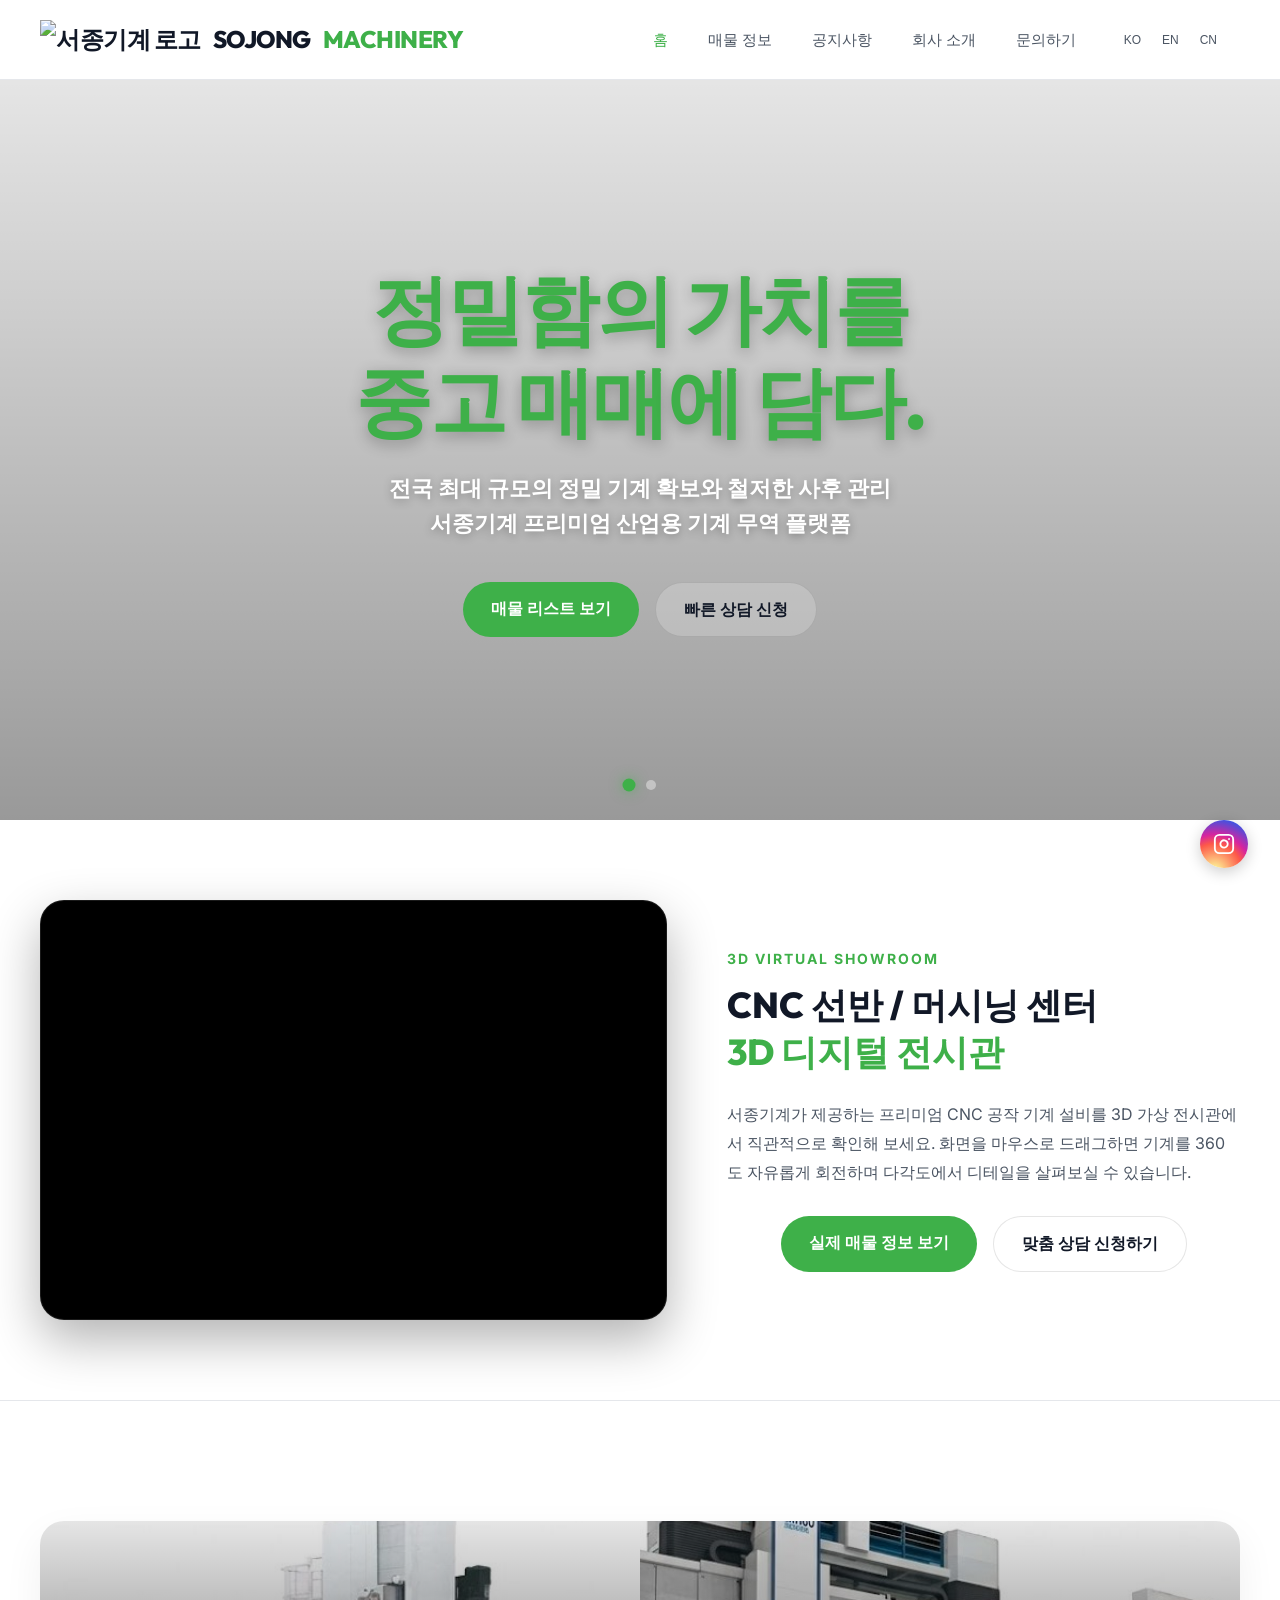
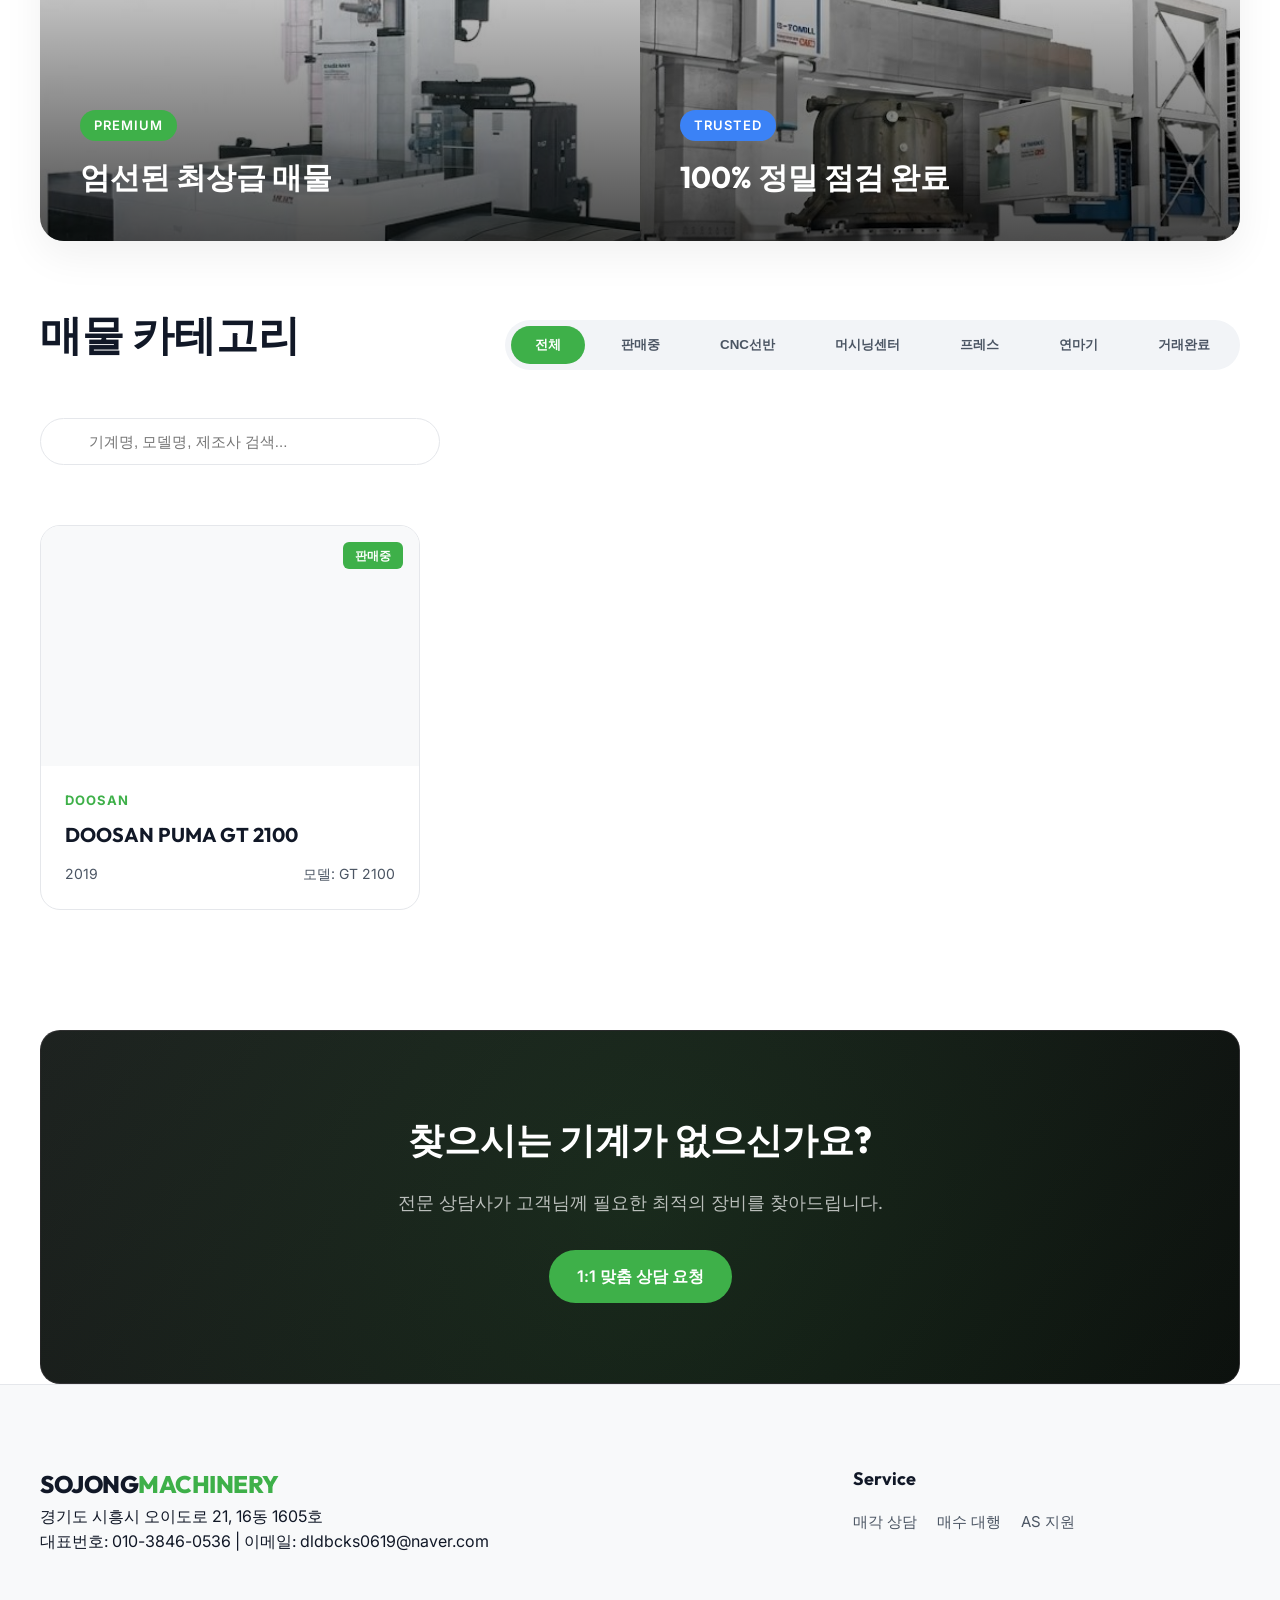
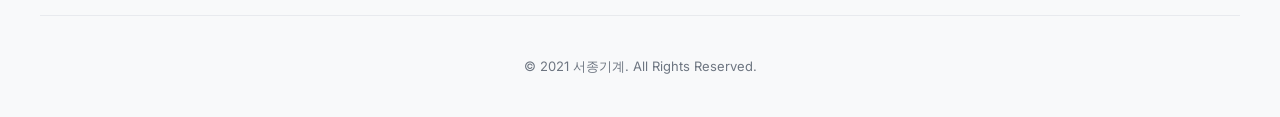
==== commit 0169c414: "Add files via upload" ====
--- a/index.html
+++ b/index.html
@@ -5,6 +5,7 @@
     <meta name="viewport" content="width=device-width, initial-scale=1.0">
     <title>서종기계 | 중고 기계 무역 플랫폼</title>
     <meta name="description" content="고품질 중고 CNC 선반, 머시닝 센터, 프레스 등 산업용 기계 무역 전문 플랫폼">
+    <link rel="shortcut icon" href="logo.jpg" type="image/jpeg">
     
     <!-- Fonts -->
     <link rel="preconnect" href="https://fonts.googleapis.com">
@@ -17,7 +18,7 @@
     <script src="https://unpkg.com/@studio-freight/lenis@1.0.33/dist/lenis.min.js"></script>
     <script src="https://unpkg.com/lucide@latest"></script>
 
-    <link rel="stylesheet" href="style.css?v=7">
+    <link rel="stylesheet" href="style.css?v=11">
     <!-- Firebase SDK -->
     <script src="https://www.gstatic.com/firebasejs/10.7.0/firebase-app-compat.js"></script>
     <script src="https://www.gstatic.com/firebasejs/10.7.0/firebase-firestore-compat.js"></script>
@@ -26,7 +27,7 @@
     <!-- Kakao Map & Postcode API -->
     <script src="https://dapi.kakao.com/v2/maps/sdk.js?appkey=cdc462a58657b6ea87b777575dde5491&libraries=services&autoload=false"></script>
     <script src="https://t1.daumcdn.net/mapjsapi/bundle/postcode/prod/postcode.v2.js"></script>
-    <script src="i18n.js?v=7"></script>
+    <script src="i18n.js?v=11"></script>
 </head>
 <body class="dark-theme">
     <!-- Smooth Scroll Wrapper -->
@@ -103,6 +104,30 @@
                 </div>
             </section>
 
+            <!-- 3D Machine Showcase Section -->
+            <section id="showcase-3d" class="section" style="padding: 80px 0; border-bottom: 1px solid var(--border);">
+                <div class="container">
+                    <div class="showcase-grid">
+                        <!-- Left: 3D Model Embed Container -->
+                        <div style="position: relative; width: 100%; height: 420px; border-radius: 24px; overflow: hidden; border: 1px solid rgba(255,255,255,0.1); box-shadow: 0 20px 50px rgba(0,0,0,0.3); background: #000;">
+                            <iframe title="Factory Machine" src="https://sketchfab.com/models/80c7d78147ed4af99e490e26adf3f76e/embed?autostart=1&ui_theme=dark&dnt=1&scrollwheel=0" frameborder="0" allowfullscreen="true" mozallowfullscreen="true" webkitallowfullscreen="true" allow="autoplay; fullscreen; xr-spatial-tracking" xr-spatial-tracking execution-while-out-of-viewport execution-while-not-rendered web-share style="width: 100%; height: 100%; border: 0;"></iframe>
+                        </div>
+                        <!-- Right: Descriptions & Title -->
+                        <div style="display: flex; flex-direction: column; justify-content: center;">
+                            <span style="color: var(--primary); font-size: 14px; font-weight: 700; text-transform: uppercase; letter-spacing: 2px; margin-bottom: 12px; display: inline-block;" data-i18n="showcase_badge">3D Virtual Showroom</span>
+                            <h2 style="font-size: 36px; font-weight: 800; margin-bottom: 24px; line-height: 1.3;" data-i18n="showcase_title">CNC 선반 / 머시닝 센터<br><span style="color: var(--primary);">3D 디지털 전시관</span></h2>
+                            <p style="color: var(--text-dim); line-height: 1.8; margin-bottom: 30px; font-size: 16px; font-weight: 400;" data-i18n="showcase_desc">
+                                서종기계가 제공하는 프리미엄 CNC 공작 기계 설비를 3D 가상 전시관에서 직관적으로 확인해 보세요. 화면을 마우스로 드래그하면 기계를 360도 자유롭게 회전하며 다각도에서 디테일을 살펴보실 수 있습니다.
+                            </p>
+                            <div class="hero-btns" style="margin-top: 0;">
+                                <a href="#inventory" class="btn-primary" data-i18n="showcase_btn_1">실제 매물 정보 보기</a>
+                                <a href="#contact" class="btn-secondary" data-i18n="showcase_btn_2">맞춤 상담 신청하기</a>
+                            </div>
+                        </div>
+                    </div>
+                </div>
+            </section>
+
             <!-- Inventory Section -->
             <section id="inventory" class="section">
                 <div class="container">
@@ -242,17 +267,17 @@
                             <form id="main-contact-form">
                                 <div class="form-row">
                                     <div class="form-group">
-                                        <input type="text" data-i18n-placeholder="ph_name" placeholder="성함" required>
+                                        <input type="text" name="이름 (Name)" data-i18n-placeholder="ph_name" placeholder="성함" required>
                                     </div>
                                     <div class="form-group">
-                                        <input type="tel" data-i18n-placeholder="ph_phone" placeholder="연락처" required>
+                                        <input type="tel" name="연락처 (Phone)" data-i18n-placeholder="ph_phone" placeholder="연락처" required>
                                     </div>
                                 </div>
                                 <div class="form-group">
-                                    <input type="text" data-i18n-placeholder="ph_model" placeholder="관심 기종 / 모델명" required>
+                                    <input type="text" name="관심 기종 / 모델명 (Model)" data-i18n-placeholder="ph_model" placeholder="관심 기종 / 모델명" required>
                                 </div>
                                 <div class="form-group">
-                                    <textarea data-i18n-placeholder="ph_msg" placeholder="문의 내용을 입력해주세요" rows="4"></textarea>
+                                    <textarea name="문의내용 (Message)" data-i18n-placeholder="ph_msg" placeholder="문의 내용을 입력해주세요" rows="4"></textarea>
                                 </div>
                                 <div class="privacy-agreement-box" data-i18n="privacy_content" data-lenis-prevent>
                                     <!-- Injected by i18n -->
@@ -507,13 +532,19 @@
         <svg xmlns="http://www.w3.org/2000/svg" width="24" height="24" viewBox="0 0 24 24" fill="none" stroke="currentColor" stroke-width="2" stroke-linecap="round" stroke-linejoin="round" class="lucide lucide-instagram"><rect width="20" height="20" x="2" y="2" rx="5" ry="5"/><path d="M16 11.37A4 4 0 1 1 12.63 8 4 4 0 0 1 16 11.37z"/><line x1="17.5" x2="17.51" y1="6.5" y2="6.5"/></svg>
     </a>
 
-    <script src="main.js?v=7"></script>
-    <script src="inventory.js?v=7"></script>
+    <script src="main.js?v=11"></script>
+    <script src="inventory.js?v=11"></script>
     <script>
         // Kakao Map Initialization
         function initMap() {
             const container = document.getElementById('map');
-            if (!container || typeof kakao === 'undefined') return;
+            if (!container) return;
+
+            // Poll if Kakao SDK is not fully loaded yet
+            if (typeof kakao === 'undefined' || !kakao.maps) {
+                setTimeout(initMap, 100);
+                return;
+            }
 
             // If map is already initialized, just relayout and center it to prevent duplicate map instances and ghost overlays
             if (window.kakaoMap) {
@@ -533,6 +564,14 @@
             const map = new kakao.maps.Map(container, options);
             window.kakaoMap = map;
             window.kakaoMapCenter = targetCoords;
+
+            // Prevent map tiles from breaking on window resizing
+            window.addEventListener('resize', () => {
+                if (window.kakaoMap && window.kakaoMapCenter) {
+                    window.kakaoMap.relayout();
+                    window.kakaoMap.setCenter(window.kakaoMapCenter);
+                }
+            });
 
             // Trigger delayed relayouts to assemble the map tiles beautifully even on cold-start hidden display states
             setTimeout(() => {
--- a/style.css
+++ b/style.css
@@ -1215,7 +1215,7 @@
 
 #map {
     border: 1px solid var(--border);
-    transition: 0.3s var(--ease-out-expo);
+    transition: box-shadow 0.3s var(--ease-out-expo), border-color 0.3s var(--ease-out-expo);
 }
 
 #map:hover {
@@ -1370,3 +1370,18 @@
     font-weight: 500;
     line-height: 1;
 }
+
+/* 3D Showcase Section */
+.showcase-grid {
+    display: grid;
+    grid-template-columns: 1.1fr 0.9fr;
+    gap: 60px;
+    align-items: center;
+}
+
+@media (max-width: 968px) {
+    .showcase-grid {
+        grid-template-columns: 1fr;
+        gap: 40px;
+    }
+}
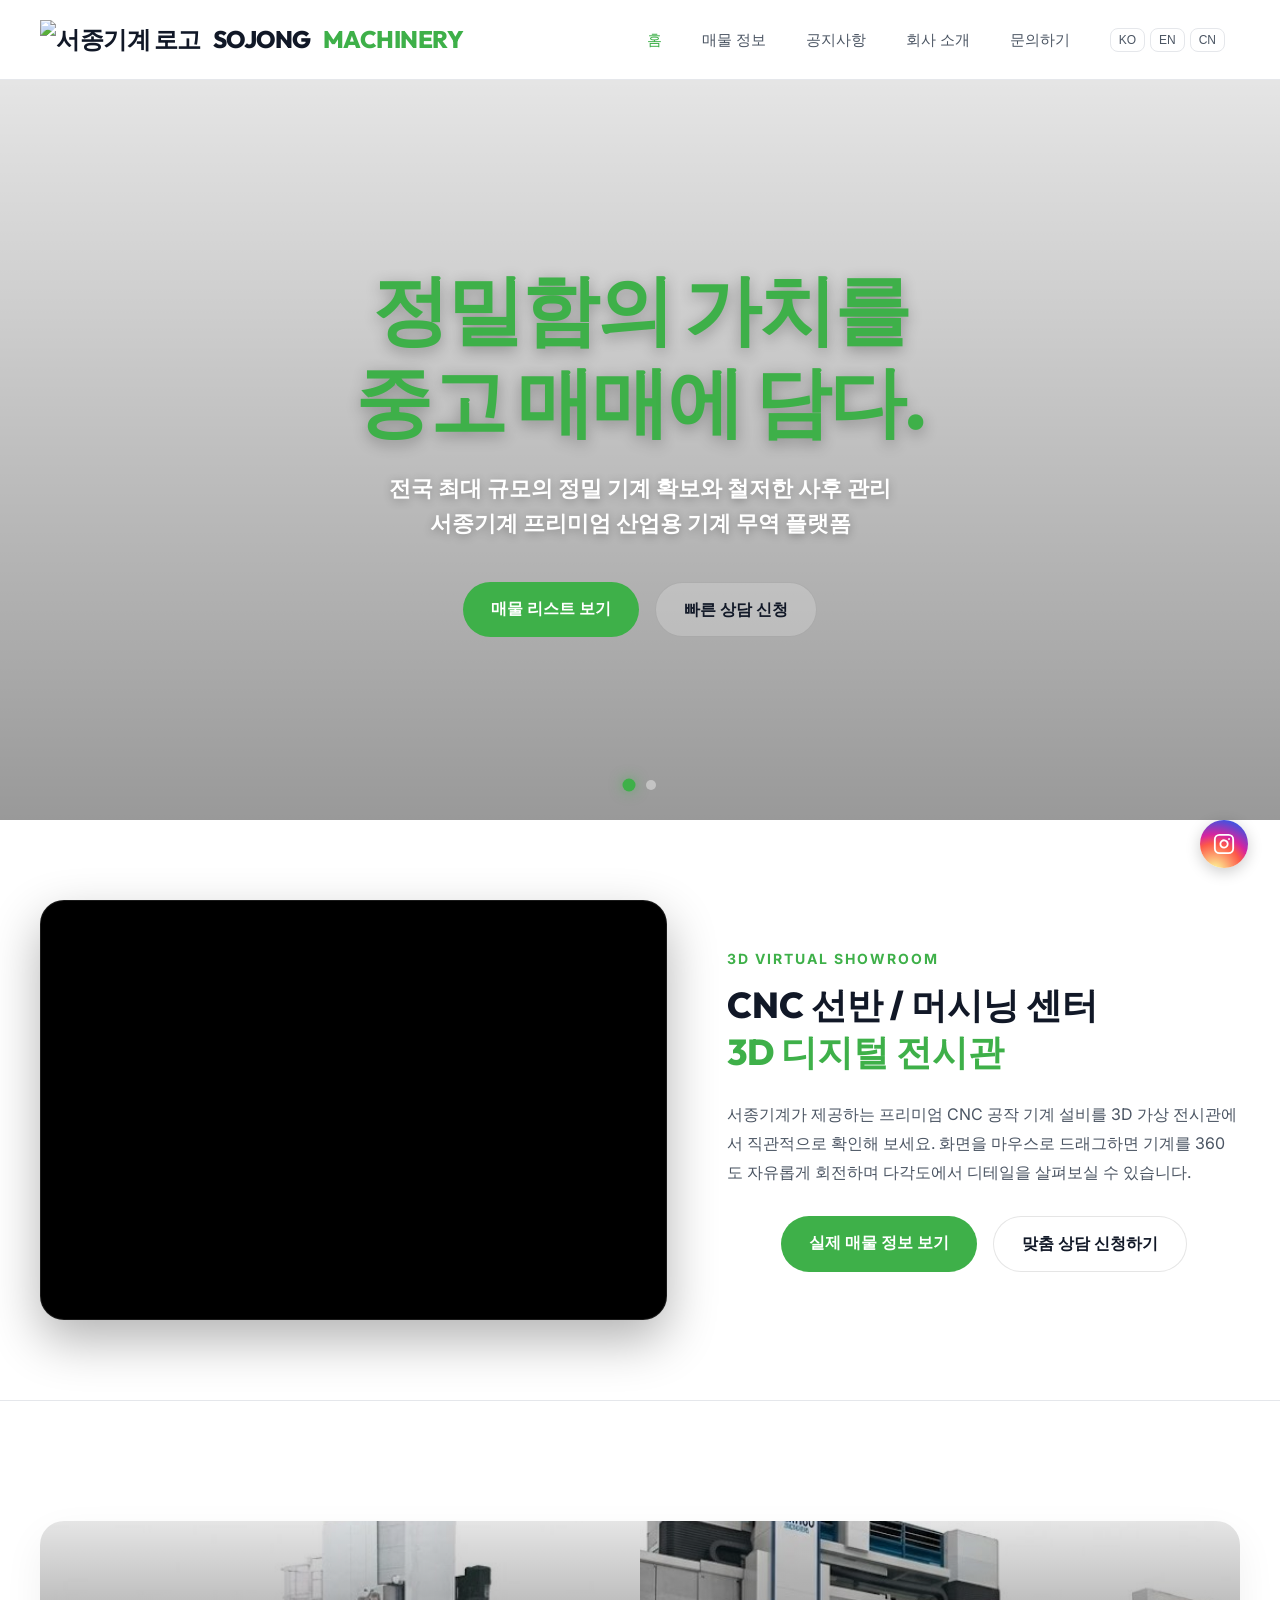
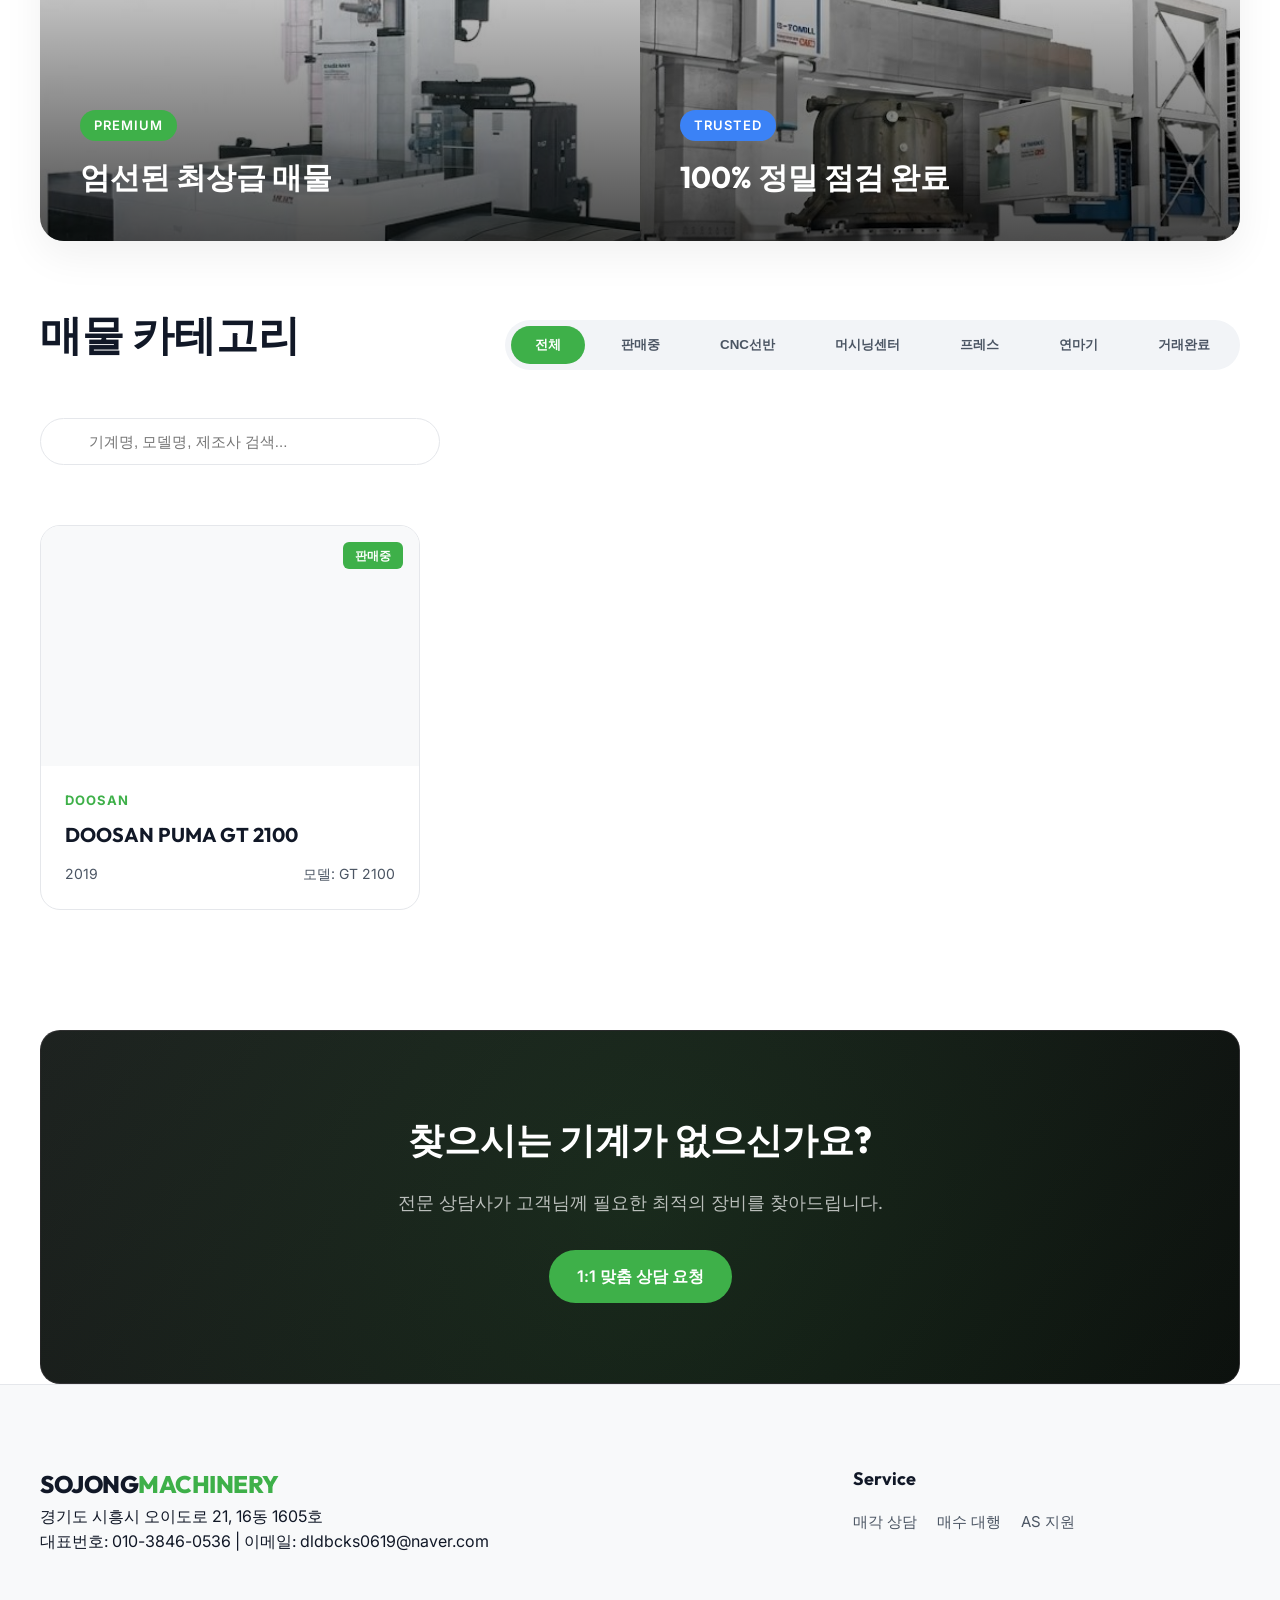
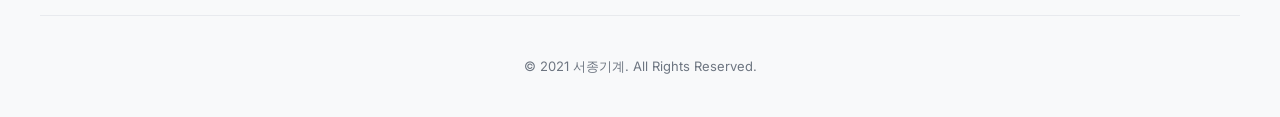
==== commit a7e3e41f: "Add files via upload" ====
--- a/index.html
+++ b/index.html
@@ -316,9 +316,9 @@
                         <div class="footer-links">
                             <h4 data-i18n="ft_service">Service</h4>
                             <ul>
-                                <li><a href="#" data-i18n="ft_s1">매각 상담</a></li>
-                                <li><a href="#" data-i18n="ft_s2">매수 대행</a></li>
-                                <li><a href="#" data-i18n="ft_s3">AS 지원</a></li>
+                                <li><span data-i18n="ft_s1">매각 상담</span></li>
+                                <li><span data-i18n="ft_s2">매수 대행</span></li>
+                                <li><span data-i18n="ft_s3">AS 지원</span></li>
                             </ul>
                         </div>
                     </div>
@@ -599,7 +599,7 @@
                     box-shadow: 0 10px 25px rgba(0,0,0,0.15);
                     min-width: 220px;
                     position: relative;
-                    margin-bottom: 125px; /* Perfect offset to float above the standard marker */
+                    margin-bottom: 125px;
                     text-align: center;
                 ">
                     <div style="font-weight:700; font-size:16px; color:var(--primary); margin-bottom:6px; font-family:'Outfit', sans-serif;">서종기계</div>
--- a/style.css
+++ b/style.css
@@ -103,7 +103,7 @@
 }
 
 .btn-outline {
-    border: 1px solid var(--dark-border);
+    border: 1px solid var(--border);
     padding: 8px 16px;
     border-radius: 8px;
     font-size: 14px;
@@ -1080,12 +1080,22 @@
     /* Hero */
     #hero {
         padding-top: 140px;
+        height: auto;
+        min-height: 100vh;
+        padding-bottom: 60px;
+    }
+    .hero-slider {
+        height: auto;
+    }
+    .hero-slide {
+        height: auto;
+        min-height: calc(100vh - 200px);
+        padding: 40px 0;
     }
     
     /* Modals */
     .modal-content {
         padding: 30px;
-        margin-top: 50px;
     }
 }
 
@@ -1178,6 +1188,28 @@
     .instagram-float svg {
         width: 20px;
         height: 20px;
+    }
+
+    /* Additional mobile adjustments */
+    .about-content {
+        padding: 24px !important;
+    }
+    .showcase-grid > div:first-child {
+        height: 280px !important;
+    }
+    .modal-content {
+        padding: 20px;
+    }
+    .close-modal {
+        top: 16px;
+        right: 16px;
+        font-size: 32px;
+    }
+}
+
+@media (max-width: 480px) {
+    .section-title {
+        font-size: 26px;
     }
 }
 
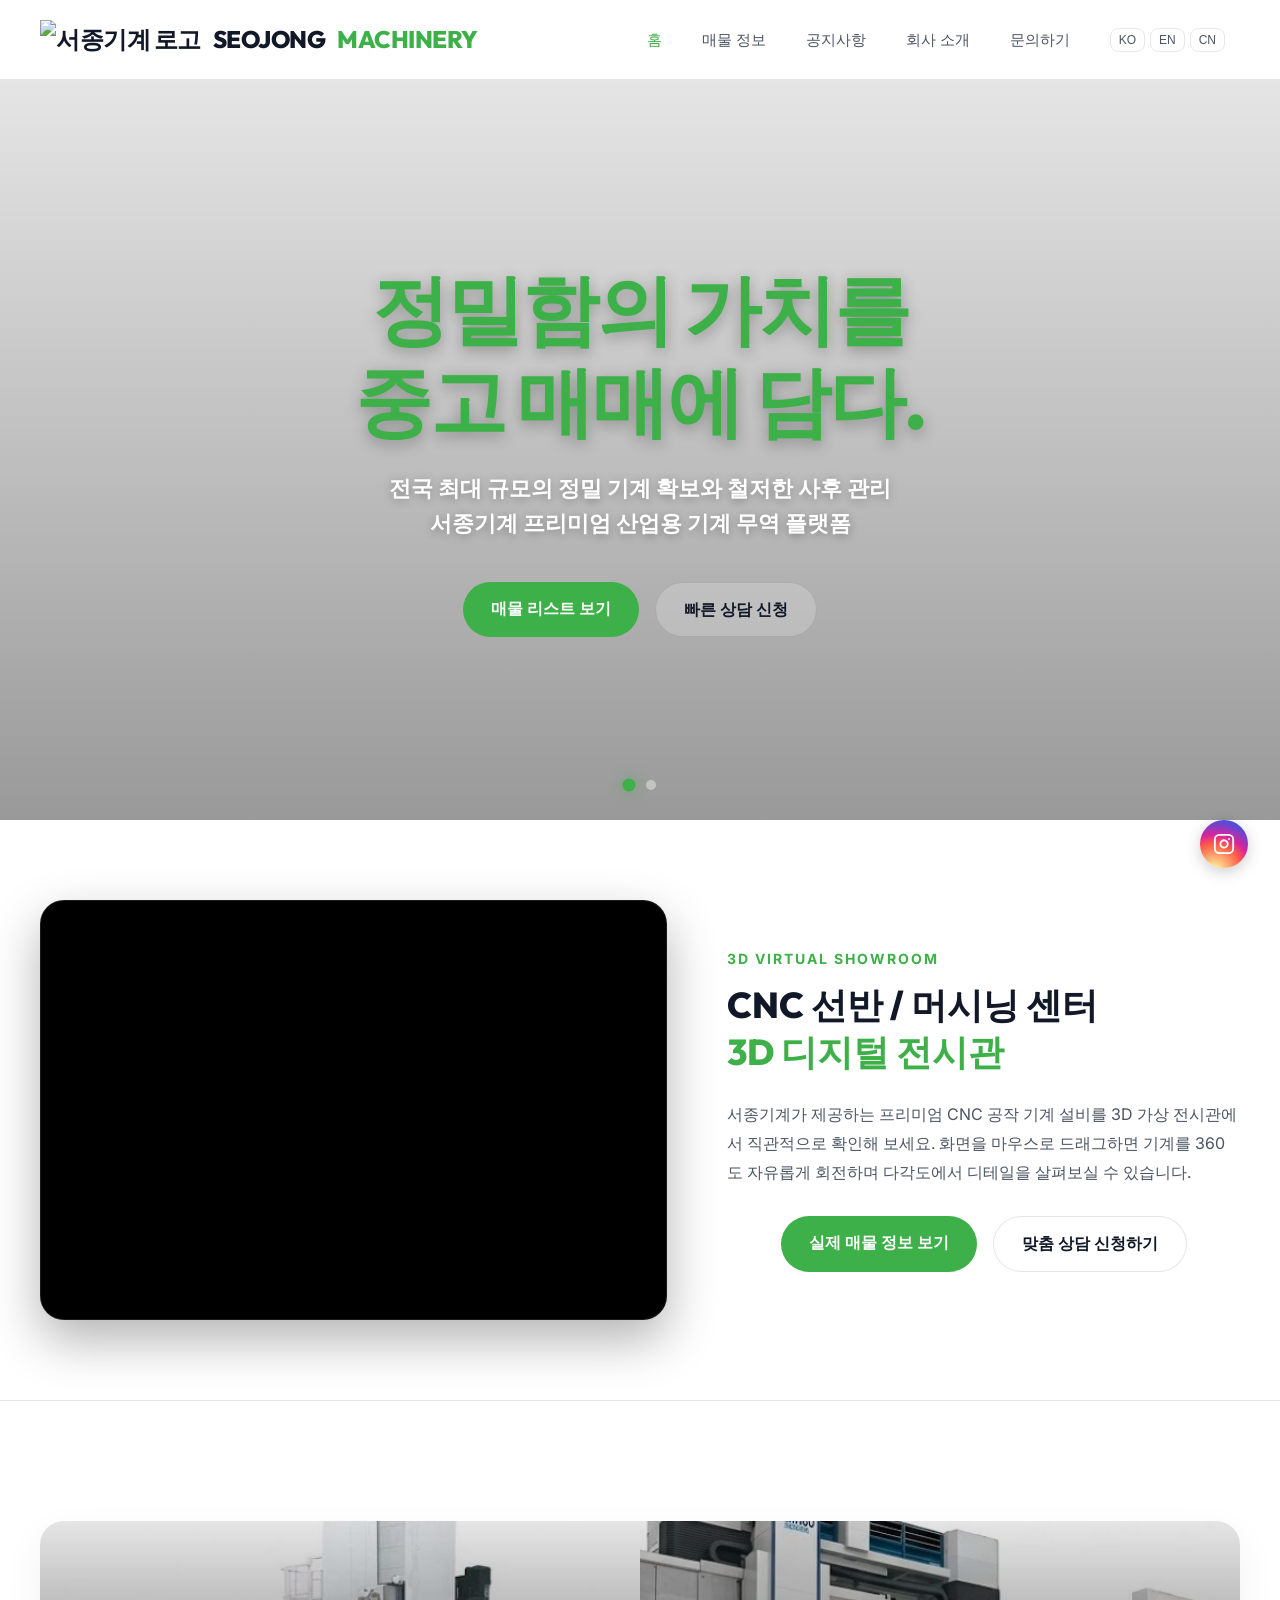
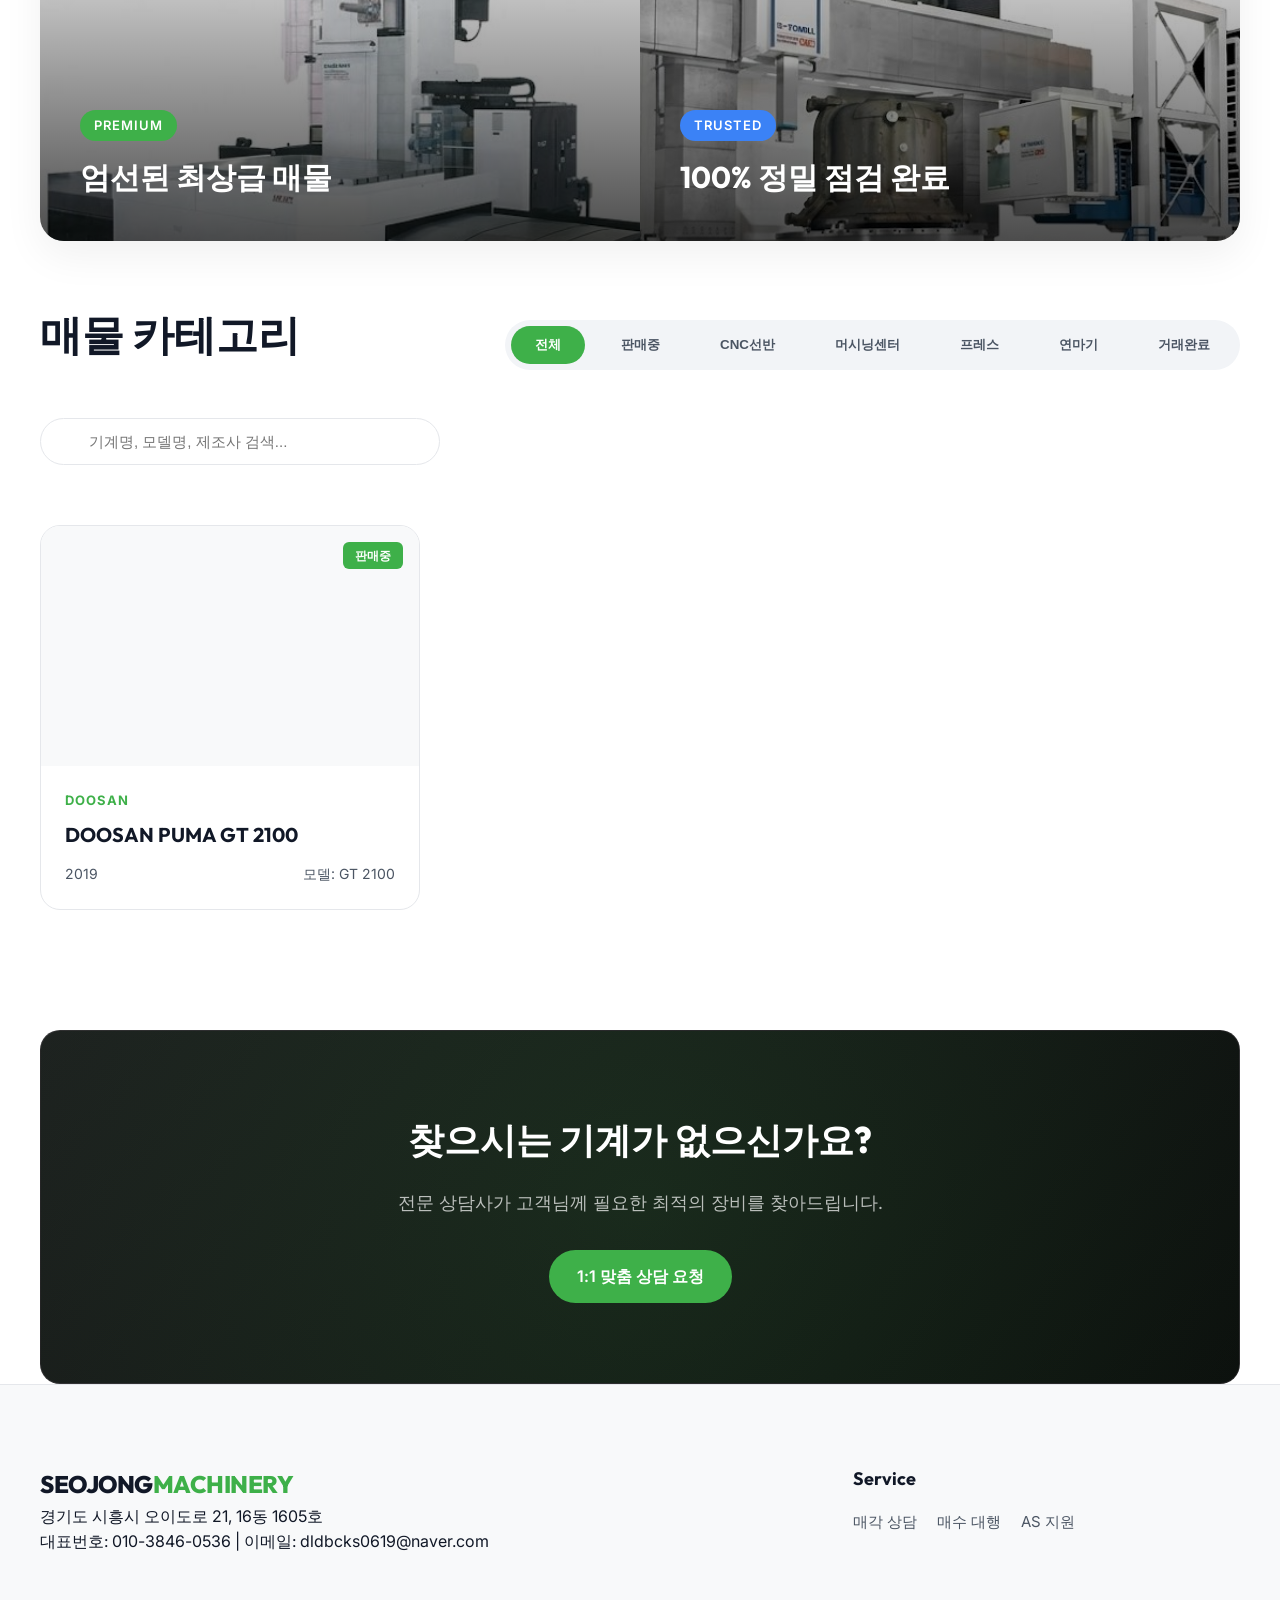
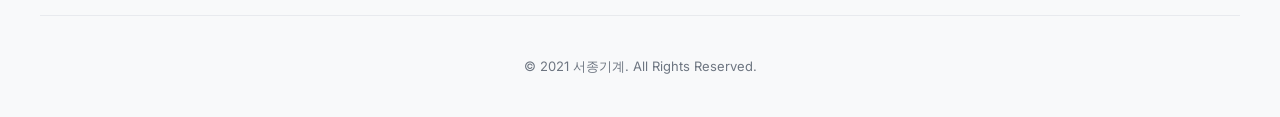
==== commit 34196db1: "Add files via upload" ====
--- a/index.html
+++ b/index.html
@@ -39,7 +39,7 @@
                 <div class="nav-container">
                     <a href="#hero" class="logo" style="text-decoration: none; color: inherit;">
                         <img src="logo.jpg" alt="서종기계 로고" loading="lazy" decoding="async">
-                        SOJONG<span>MACHINERY</span>
+                        SEOJONG<span>MACHINERY</span>
                     </a>
                     <ul class="nav-links">
                         <li><a href="#hero" class="active" data-i18n="nav_home">홈</a></li>
@@ -309,7 +309,7 @@
                 <div class="container">
                     <div class="footer-grid">
                         <div class="footer-info">
-                            <a href="#hero" class="logo" style="text-decoration: none; color: inherit; display: inline-block;">SOJONG<span>MACHINERY</span></a>
+                            <a href="#hero" class="logo" style="text-decoration: none; color: inherit; display: inline-block;">SEOJONG<span>MACHINERY</span></a>
                             <p data-i18n="map_addr">경기도 시흥시 오이도로 21, 16동 1605호</p>
                             <p><span data-i18n="ft_phone">대표번호</span>: 010-3846-0536 | <span data-i18n="ft_email">이메일</span>: dldbcks0619@naver.com</p>
                         </div>
